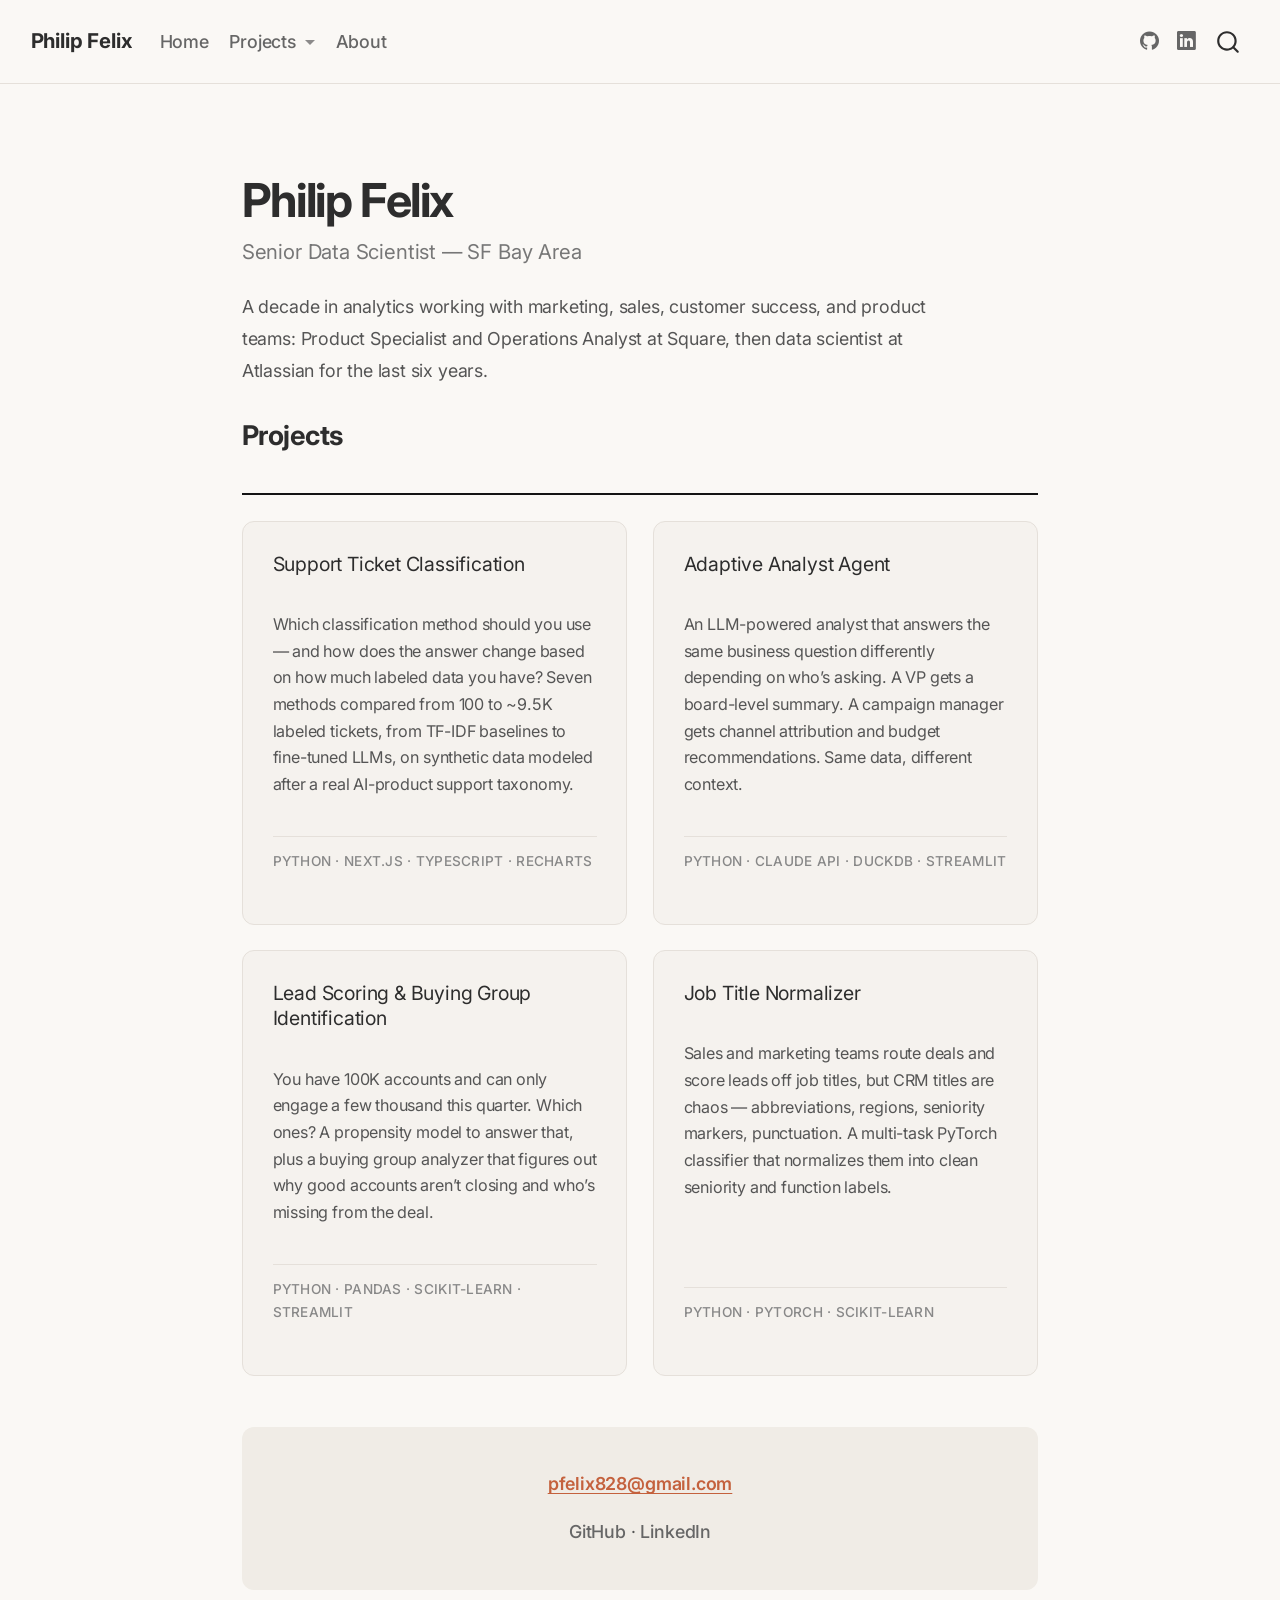
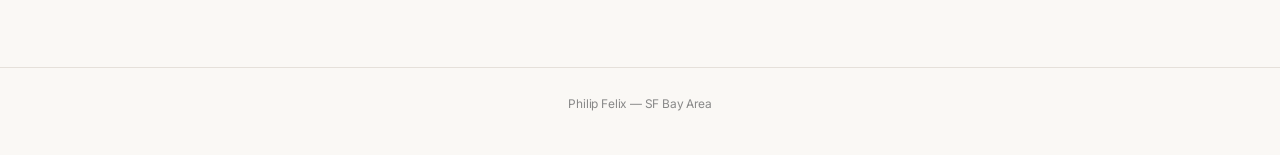
==== docs/index.html @ 5b590245 "Trim hero bio: drop ZocDoc origin and About link Co-Authored-By: Claude Opus 4.7 (1M context) <norep" ====
<!DOCTYPE html>
<html xmlns="http://www.w3.org/1999/xhtml" lang="en" xml:lang="en"><head>

<meta charset="utf-8">
<meta name="generator" content="quarto-1.9.36">

<meta name="viewport" content="width=device-width, initial-scale=1.0, user-scalable=yes">


<title>Philip Felix — Senior Data Scientist – Philip Felix</title>
<style>
/* Default styles provided by pandoc.
** See https://pandoc.org/MANUAL.html#variables-for-html for config info.
*/
code{white-space: pre-wrap;}
span.smallcaps{font-variant: small-caps;}
div.columns{display: flex; gap: min(4vw, 1.5em);}
div.column{flex: auto; overflow-x: auto;}
div.hanging-indent{margin-left: 1.5em; text-indent: -1.5em;}
ul.task-list{list-style: none;}
ul.task-list li input[type="checkbox"] {
  width: 0.8em;
  margin: 0 0.8em 0.2em -1em; /* quarto-specific, see https://github.com/quarto-dev/quarto-cli/issues/4556 */ 
  vertical-align: middle;
}
</style>


<script src="site_libs/quarto-nav/quarto-nav.js"></script>
<script src="site_libs/quarto-nav/headroom.min.js"></script>
<script src="site_libs/clipboard/clipboard.min.js"></script>
<script src="site_libs/quarto-search/autocomplete.umd.js"></script>
<script src="site_libs/quarto-search/fuse.min.js"></script>
<script src="site_libs/quarto-search/quarto-search.js"></script>
<meta name="quarto:offset" content="./">
<script src="site_libs/quarto-html/quarto.js" type="module"></script>
<script src="site_libs/quarto-html/tabsets/tabsets.js" type="module"></script>
<script src="site_libs/quarto-html/popper.min.js"></script>
<script src="site_libs/quarto-html/tippy.umd.min.js"></script>
<script src="site_libs/quarto-html/anchor.min.js"></script>
<link href="site_libs/quarto-html/tippy.css" rel="stylesheet">
<link href="site_libs/quarto-html/quarto-syntax-highlighting-49c9dac6fae8e09f4ca8bec003b153f0.css" rel="stylesheet" id="quarto-text-highlighting-styles">
<script src="site_libs/bootstrap/bootstrap.min.js"></script>
<link href="site_libs/bootstrap/bootstrap-icons.css" rel="stylesheet">
<link href="site_libs/bootstrap/bootstrap-45949cc7dfcfc36a4d9ed3dc5205fb5a.min.css" rel="stylesheet" append-hash="true" id="quarto-bootstrap" data-mode="light">
<script id="quarto-search-options" type="application/json">{
  "location": "navbar",
  "copy-button": false,
  "collapse-after": 3,
  "panel-placement": "end",
  "type": "overlay",
  "limit": 50,
  "keyboard-shortcut": [
    "f",
    "/",
    "s"
  ],
  "show-item-context": false,
  "language": {
    "search-no-results-text": "No results",
    "search-matching-documents-text": "matching documents",
    "search-copy-link-title": "Copy link to search",
    "search-hide-matches-text": "Hide additional matches",
    "search-more-match-text": "more match in this document",
    "search-more-matches-text": "more matches in this document",
    "search-clear-button-title": "Clear",
    "search-text-placeholder": "",
    "search-detached-cancel-button-title": "Cancel",
    "search-submit-button-title": "Submit",
    "search-label": "Search"
  }
}</script>


</head>

<body class="nav-fixed home-page fullcontent quarto-light">

<div id="quarto-search-results"></div>
  <header id="quarto-header" class="headroom fixed-top">
    <nav class="navbar navbar-expand-lg " data-bs-theme="dark">
      <div class="navbar-container container-fluid">
      <div class="navbar-brand-container mx-auto">
    <a class="navbar-brand" href="./index.html">
    <span class="navbar-title">Philip Felix</span>
    </a>
  </div>
            <div id="quarto-search" class="" title="Search"></div>
          <button class="navbar-toggler" type="button" data-bs-toggle="collapse" data-bs-target="#navbarCollapse" aria-controls="navbarCollapse" role="menu" aria-expanded="false" aria-label="Toggle navigation" onclick="if (window.quartoToggleHeadroom) { window.quartoToggleHeadroom(); }">
  <span class="navbar-toggler-icon"></span>
</button>
          <div class="collapse navbar-collapse" id="navbarCollapse">
            <ul class="navbar-nav navbar-nav-scroll me-auto">
  <li class="nav-item">
    <a class="nav-link active" href="./index.html" aria-current="page"> 
<span class="menu-text">Home</span></a>
  </li>  
  <li class="nav-item dropdown ">
    <a class="nav-link dropdown-toggle" href="#" id="nav-menu-projects" role="link" data-bs-toggle="dropdown" aria-expanded="false">
 <span class="menu-text">Projects</span>
    </a>
    <ul class="dropdown-menu" aria-labelledby="nav-menu-projects">    
        <li>
    <a class="dropdown-item" href="./projects/lead-scoring.html">
 <span class="dropdown-text">Lead Scoring &amp; Buying Groups</span></a>
  </li>  
        <li>
    <a class="dropdown-item" href="./projects/title-normalizer.html">
 <span class="dropdown-text">Title Normalizer</span></a>
  </li>  
        <li>
    <a class="dropdown-item" href="./projects/context-agent.html">
 <span class="dropdown-text">Adaptive Analyst Agent</span></a>
  </li>  
        <li>
    <a class="dropdown-item" href="./projects/support-ticket-classification.html">
 <span class="dropdown-text">Support Ticket Classification</span></a>
  </li>  
    </ul>
  </li>
  <li class="nav-item">
    <a class="nav-link" href="./about.html"> 
<span class="menu-text">About</span></a>
  </li>  
</ul>
            <ul class="navbar-nav navbar-nav-scroll ms-auto">
  <li class="nav-item compact">
    <a class="nav-link" href="https://github.com/pfelix828"> <i class="bi bi-github" role="img">
</i> 
<span class="menu-text"></span></a>
  </li>  
  <li class="nav-item compact">
    <a class="nav-link" href="https://linkedin.com/in/pfelix1"> <i class="bi bi-linkedin" role="img">
</i> 
<span class="menu-text"></span></a>
  </li>  
</ul>
          </div> <!-- /navcollapse -->
            <div class="quarto-navbar-tools">
</div>
      </div> <!-- /container-fluid -->
    </nav>
</header>
<!-- content -->
<div id="quarto-content" class="quarto-container page-columns page-rows-contents page-layout-article page-navbar">
<!-- sidebar -->
<!-- margin-sidebar -->
    
<!-- main -->
<main class="content" id="quarto-document-content"><header id="title-block-header" class="quarto-title-block"></header>




<section id="philip-felix" class="level1 hero-section">
<h1>Philip Felix</h1>
<div class="hero-subtitle">
<p>Senior Data Scientist — SF Bay Area</p>
</div>
<div class="hero-bio">
<p>A decade in analytics working with marketing, sales, customer success, and product teams: Product Specialist and Operations Analyst at Square, then data scientist at Atlassian for the last six years.</p>
</div>
</section>
<div class="section-heading">
<p>Projects</p>
</div>
<div class="project-grid">
<div class="project-card">
<div class="project-card-title">
<p><a href="./projects/support-ticket-classification.html">Support Ticket Classification</a></p>
</div>
<div class="project-card-description">
<p>Which classification method should you use — and how does the answer change based on how much labeled data you have? Seven methods compared from 100 to ~9.5K labeled tickets, from TF-IDF baselines to fine-tuned LLMs, on synthetic data modeled after a real AI-product support taxonomy.</p>
</div>
<div class="project-card-stack">
<p>Python · Next.js · TypeScript · Recharts</p>
</div>
</div>
<div class="project-card">
<div class="project-card-title">
<p><a href="./projects/context-agent.html">Adaptive Analyst Agent</a></p>
</div>
<div class="project-card-description">
<p>An LLM-powered analyst that answers the same business question differently depending on who’s asking. A VP gets a board-level summary. A campaign manager gets channel attribution and budget recommendations. Same data, different context.</p>
</div>
<div class="project-card-stack">
<p>Python · Claude API · DuckDB · Streamlit</p>
</div>
</div>
<div class="project-card">
<div class="project-card-title">
<p><a href="./projects/lead-scoring.html">Lead Scoring &amp; Buying Group Identification</a></p>
</div>
<div class="project-card-description">
<p>You have 100K accounts and can only engage a few thousand this quarter. Which ones? A propensity model to answer that, plus a buying group analyzer that figures out why good accounts aren’t closing and who’s missing from the deal.</p>
</div>
<div class="project-card-stack">
<p>Python · Pandas · scikit-learn · Streamlit</p>
</div>
</div>
<div class="project-card">
<div class="project-card-title">
<p><a href="./projects/title-normalizer.html">Job Title Normalizer</a></p>
</div>
<div class="project-card-description">
<p>Sales and marketing teams route deals and score leads off job titles, but CRM titles are chaos — abbreviations, regions, seniority markers, punctuation. A multi-task PyTorch classifier that normalizes them into clean seniority and function labels.</p>
</div>
<div class="project-card-stack">
<p>Python · PyTorch · scikit-learn</p>
</div>
</div>
</div>
<div class="contact-section">
<p><a href="mailto:pfelix828@gmail.com">pfelix828@gmail.com</a></p>
<div class="contact-links">
<p><a href="https://github.com/pfelix828">GitHub</a> · <a href="https://linkedin.com/in/pfelix1">LinkedIn</a></p>
</div>
</div>



</main> <!-- /main -->
<script id="quarto-html-after-body" type="application/javascript">
  window.document.addEventListener("DOMContentLoaded", function (event) {
    const icon = "";
    const anchorJS = new window.AnchorJS();
    anchorJS.options = {
      placement: 'right',
      icon: icon
    };
    anchorJS.add('.anchored');
    const isCodeAnnotation = (el) => {
      for (const clz of el.classList) {
        if (clz.startsWith('code-annotation-')) {                     
          return true;
        }
      }
      return false;
    }
    const onCopySuccess = function(e) {
      // button target
      const button = e.trigger;
      // don't keep focus
      button.blur();
      // flash "checked"
      button.classList.add('code-copy-button-checked');
      var currentTitle = button.getAttribute("title");
      button.setAttribute("title", "Copied!");
      let tooltip;
      if (window.bootstrap) {
        button.setAttribute("data-bs-toggle", "tooltip");
        button.setAttribute("data-bs-placement", "left");
        button.setAttribute("data-bs-title", "Copied!");
        tooltip = new bootstrap.Tooltip(button, 
          { trigger: "manual", 
            customClass: "code-copy-button-tooltip",
            offset: [0, -8]});
        tooltip.show();    
      }
      setTimeout(function() {
        if (tooltip) {
          tooltip.hide();
          button.removeAttribute("data-bs-title");
          button.removeAttribute("data-bs-toggle");
          button.removeAttribute("data-bs-placement");
        }
        button.setAttribute("title", currentTitle);
        button.classList.remove('code-copy-button-checked');
      }, 1000);
      // clear code selection
      e.clearSelection();
    }
    const getTextToCopy = function(trigger) {
      const outerScaffold = trigger.parentElement.cloneNode(true);
      const codeEl = outerScaffold.querySelector('code');
      for (const childEl of codeEl.children) {
        if (isCodeAnnotation(childEl)) {
          childEl.remove();
        }
      }
      return codeEl.innerText;
    }
    const clipboard = new window.ClipboardJS('.code-copy-button:not([data-in-quarto-modal])', {
      text: getTextToCopy
    });
    clipboard.on('success', onCopySuccess);
    if (window.document.getElementById('quarto-embedded-source-code-modal')) {
      const clipboardModal = new window.ClipboardJS('.code-copy-button[data-in-quarto-modal]', {
        text: getTextToCopy,
        container: window.document.getElementById('quarto-embedded-source-code-modal')
      });
      clipboardModal.on('success', onCopySuccess);
    }
      var localhostRegex = new RegExp(/^(?:http|https):\/\/localhost\:?[0-9]*\//);
      var mailtoRegex = new RegExp(/^mailto:/);
        var filterRegex = new RegExp('/' + window.location.host + '/');
      var isInternal = (href) => {
          return filterRegex.test(href) || localhostRegex.test(href) || mailtoRegex.test(href);
      }
      // Inspect non-navigation links and adorn them if external
     var links = window.document.querySelectorAll('a[href]:not(.nav-link):not(.navbar-brand):not(.toc-action):not(.sidebar-link):not(.sidebar-item-toggle):not(.pagination-link):not(.no-external):not([aria-hidden]):not(.dropdown-item):not(.quarto-navigation-tool):not(.about-link)');
      for (var i=0; i<links.length; i++) {
        const link = links[i];
        if (!isInternal(link.href)) {
          // undo the damage that might have been done by quarto-nav.js in the case of
          // links that we want to consider external
          if (link.dataset.originalHref !== undefined) {
            link.href = link.dataset.originalHref;
          }
        }
      }
    function tippyHover(el, contentFn, onTriggerFn, onUntriggerFn) {
      const config = {
        allowHTML: true,
        maxWidth: 500,
        delay: 100,
        arrow: false,
        appendTo: function(el) {
            return el.parentElement;
        },
        interactive: true,
        interactiveBorder: 10,
        theme: 'quarto',
        placement: 'bottom-start',
      };
      if (contentFn) {
        config.content = contentFn;
      }
      if (onTriggerFn) {
        config.onTrigger = onTriggerFn;
      }
      if (onUntriggerFn) {
        config.onUntrigger = onUntriggerFn;
      }
      window.tippy(el, config); 
    }
    const noterefs = window.document.querySelectorAll('a[role="doc-noteref"]');
    for (var i=0; i<noterefs.length; i++) {
      const ref = noterefs[i];
      tippyHover(ref, function() {
        // use id or data attribute instead here
        let href = ref.getAttribute('data-footnote-href') || ref.getAttribute('href');
        try { href = new URL(href).hash; } catch {}
        const id = href.replace(/^#\/?/, "");
        const note = window.document.getElementById(id);
        if (note) {
          return note.innerHTML;
        } else {
          return "";
        }
      });
    }
    const xrefs = window.document.querySelectorAll('a.quarto-xref');
    const processXRef = (id, note) => {
      // Strip column container classes
      const stripColumnClz = (el) => {
        el.classList.remove("page-full", "page-columns");
        if (el.children) {
          for (const child of el.children) {
            stripColumnClz(child);
          }
        }
      }
      stripColumnClz(note)
      if (id === null || id.startsWith('sec-')) {
        // Special case sections, only their first couple elements
        const container = document.createElement("div");
        if (note.children && note.children.length > 2) {
          container.appendChild(note.children[0].cloneNode(true));
          for (let i = 1; i < note.children.length; i++) {
            const child = note.children[i];
            if (child.tagName === "P" && child.innerText === "") {
              continue;
            } else {
              container.appendChild(child.cloneNode(true));
              break;
            }
          }
          if (window.Quarto?.typesetMath) {
            window.Quarto.typesetMath(container);
          }
          return container.innerHTML
        } else {
          if (window.Quarto?.typesetMath) {
            window.Quarto.typesetMath(note);
          }
          return note.innerHTML;
        }
      } else {
        // Remove any anchor links if they are present
        const anchorLink = note.querySelector('a.anchorjs-link');
        if (anchorLink) {
          anchorLink.remove();
        }
        if (window.Quarto?.typesetMath) {
          window.Quarto.typesetMath(note);
        }
        if (note.classList.contains("callout")) {
          return note.outerHTML;
        } else {
          return note.innerHTML;
        }
      }
    }
    for (var i=0; i<xrefs.length; i++) {
      const xref = xrefs[i];
      tippyHover(xref, undefined, function(instance) {
        instance.disable();
        let url = xref.getAttribute('href');
        let hash = undefined; 
        if (url.startsWith('#')) {
          hash = url;
        } else {
          try { hash = new URL(url).hash; } catch {}
        }
        if (hash) {
          const id = hash.replace(/^#\/?/, "");
          const note = window.document.getElementById(id);
          if (note !== null) {
            try {
              const html = processXRef(id, note.cloneNode(true));
              instance.setContent(html);
            } finally {
              instance.enable();
              instance.show();
            }
          } else {
            // See if we can fetch this
            fetch(url.split('#')[0])
            .then(res => res.text())
            .then(html => {
              const parser = new DOMParser();
              const htmlDoc = parser.parseFromString(html, "text/html");
              const note = htmlDoc.getElementById(id);
              if (note !== null) {
                const html = processXRef(id, note);
                instance.setContent(html);
              } 
            }).finally(() => {
              instance.enable();
              instance.show();
            });
          }
        } else {
          // See if we can fetch a full url (with no hash to target)
          // This is a special case and we should probably do some content thinning / targeting
          fetch(url)
          .then(res => res.text())
          .then(html => {
            const parser = new DOMParser();
            const htmlDoc = parser.parseFromString(html, "text/html");
            const note = htmlDoc.querySelector('main.content');
            if (note !== null) {
              // This should only happen for chapter cross references
              // (since there is no id in the URL)
              // remove the first header
              if (note.children.length > 0 && note.children[0].tagName === "HEADER") {
                note.children[0].remove();
              }
              const html = processXRef(null, note);
              instance.setContent(html);
            } 
          }).finally(() => {
            instance.enable();
            instance.show();
          });
        }
      }, function(instance) {
      });
    }
        let selectedAnnoteEl;
        const selectorForAnnotation = ( cell, annotation) => {
          let cellAttr = 'data-code-cell="' + cell + '"';
          let lineAttr = 'data-code-annotation="' +  annotation + '"';
          const selector = 'span[' + cellAttr + '][' + lineAttr + ']';
          return selector;
        }
        const selectCodeLines = (annoteEl) => {
          const doc = window.document;
          const targetCell = annoteEl.getAttribute("data-target-cell");
          const targetAnnotation = annoteEl.getAttribute("data-target-annotation");
          const annoteSpan = window.document.querySelector(selectorForAnnotation(targetCell, targetAnnotation));
          const lines = annoteSpan.getAttribute("data-code-lines").split(",");
          const lineIds = lines.map((line) => {
            return targetCell + "-" + line;
          })
          let top = null;
          let height = null;
          let parent = null;
          if (lineIds.length > 0) {
              //compute the position of the single el (top and bottom and make a div)
              const el = window.document.getElementById(lineIds[0]);
              top = el.offsetTop;
              height = el.offsetHeight;
              parent = el.parentElement.parentElement;
            if (lineIds.length > 1) {
              const lastEl = window.document.getElementById(lineIds[lineIds.length - 1]);
              const bottom = lastEl.offsetTop + lastEl.offsetHeight;
              height = bottom - top;
            }
            if (top !== null && height !== null && parent !== null) {
              // cook up a div (if necessary) and position it 
              let div = window.document.getElementById("code-annotation-line-highlight");
              if (div === null) {
                div = window.document.createElement("div");
                div.setAttribute("id", "code-annotation-line-highlight");
                div.style.position = 'absolute';
                parent.appendChild(div);
              }
              div.style.top = top - 2 + "px";
              div.style.height = height + 4 + "px";
              div.style.left = 0;
              let gutterDiv = window.document.getElementById("code-annotation-line-highlight-gutter");
              if (gutterDiv === null) {
                gutterDiv = window.document.createElement("div");
                gutterDiv.setAttribute("id", "code-annotation-line-highlight-gutter");
                gutterDiv.style.position = 'absolute';
                const codeCell = window.document.getElementById(targetCell);
                const gutter = codeCell.querySelector('.code-annotation-gutter');
                gutter.appendChild(gutterDiv);
              }
              gutterDiv.style.top = top - 2 + "px";
              gutterDiv.style.height = height + 4 + "px";
            }
            selectedAnnoteEl = annoteEl;
          }
        };
        const unselectCodeLines = () => {
          const elementsIds = ["code-annotation-line-highlight", "code-annotation-line-highlight-gutter"];
          elementsIds.forEach((elId) => {
            const div = window.document.getElementById(elId);
            if (div) {
              div.remove();
            }
          });
          selectedAnnoteEl = undefined;
        };
          // Handle positioning of the toggle
      window.addEventListener(
        "resize",
        throttle(() => {
          elRect = undefined;
          if (selectedAnnoteEl) {
            selectCodeLines(selectedAnnoteEl);
          }
        }, 10)
      );
      function throttle(fn, ms) {
      let throttle = false;
      let timer;
        return (...args) => {
          if(!throttle) { // first call gets through
              fn.apply(this, args);
              throttle = true;
          } else { // all the others get throttled
              if(timer) clearTimeout(timer); // cancel #2
              timer = setTimeout(() => {
                fn.apply(this, args);
                timer = throttle = false;
              }, ms);
          }
        };
      }
        // Attach click handler to the DT
        const annoteDls = window.document.querySelectorAll('dt[data-target-cell]');
        for (const annoteDlNode of annoteDls) {
          annoteDlNode.addEventListener('click', (event) => {
            const clickedEl = event.target;
            if (clickedEl !== selectedAnnoteEl) {
              unselectCodeLines();
              const activeEl = window.document.querySelector('dt[data-target-cell].code-annotation-active');
              if (activeEl) {
                activeEl.classList.remove('code-annotation-active');
              }
              selectCodeLines(clickedEl);
              clickedEl.classList.add('code-annotation-active');
            } else {
              // Unselect the line
              unselectCodeLines();
              clickedEl.classList.remove('code-annotation-active');
            }
          });
        }
    const findCites = (el) => {
      const parentEl = el.parentElement;
      if (parentEl) {
        const cites = parentEl.dataset.cites;
        if (cites) {
          return {
            el,
            cites: cites.split(' ')
          };
        } else {
          return findCites(el.parentElement)
        }
      } else {
        return undefined;
      }
    };
    var bibliorefs = window.document.querySelectorAll('a[role="doc-biblioref"]');
    for (var i=0; i<bibliorefs.length; i++) {
      const ref = bibliorefs[i];
      const citeInfo = findCites(ref);
      if (citeInfo) {
        tippyHover(citeInfo.el, function() {
          var popup = window.document.createElement('div');
          citeInfo.cites.forEach(function(cite) {
            var citeDiv = window.document.createElement('div');
            citeDiv.classList.add('hanging-indent');
            citeDiv.classList.add('csl-entry');
            var biblioDiv = window.document.getElementById('ref-' + cite);
            if (biblioDiv) {
              citeDiv.innerHTML = biblioDiv.innerHTML;
            }
            popup.appendChild(citeDiv);
          });
          return popup.innerHTML;
        });
      }
    }
  });
  </script>
</div> <!-- /content -->
<footer class="footer">
  <div class="nav-footer">
    <div class="nav-footer-left">
      &nbsp;
    </div>   
    <div class="nav-footer-center">
<p>Philip Felix — SF Bay Area</p>
</div>
    <div class="nav-footer-right">
      &nbsp;
    </div>
  </div>
</footer>
<script data-goatcounter="https://pfelix.goatcounter.com/count" async="" src="//gc.zgo.at/count.js"></script>




</body></html>
---- docs/site_libs/quarto-html/tippy.css ----
.tippy-box[data-animation=fade][data-state=hidden]{opacity:0}[data-tippy-root]{max-width:calc(100vw - 10px)}.tippy-box{position:relative;background-color:#333;color:#fff;border-radius:4px;font-size:14px;line-height:1.4;white-space:normal;outline:0;transition-property:transform,visibility,opacity}.tippy-box[data-placement^=top]>.tippy-arrow{bottom:0}.tippy-box[data-placement^=top]>.tippy-arrow:before{bottom:-7px;left:0;border-width:8px 8px 0;border-top-color:initial;transform-origin:center top}.tippy-box[data-placement^=bottom]>.tippy-arrow{top:0}.tippy-box[data-placement^=bottom]>.tippy-arrow:before{top:-7px;left:0;border-width:0 8px 8px;border-bottom-color:initial;transform-origin:center bottom}.tippy-box[data-placement^=left]>.tippy-arrow{right:0}.tippy-box[data-placement^=left]>.tippy-arrow:before{border-width:8px 0 8px 8px;border-left-color:initial;right:-7px;transform-origin:center left}.tippy-box[data-placement^=right]>.tippy-arrow{left:0}.tippy-box[data-placement^=right]>.tippy-arrow:before{left:-7px;border-width:8px 8px 8px 0;border-right-color:initial;transform-origin:center right}.tippy-box[data-inertia][data-state=visible]{transition-timing-function:cubic-bezier(.54,1.5,.38,1.11)}.tippy-arrow{width:16px;height:16px;color:#333}.tippy-arrow:before{content:"";position:absolute;border-color:transparent;border-style:solid}.tippy-content{position:relative;padding:5px 9px;z-index:1}
---- docs/site_libs/quarto-html/quarto-syntax-highlighting-49c9dac6fae8e09f4ca8bec003b153f0.css ----
/* quarto syntax highlight colors */
:root {
  --quarto-hl-ot-color: #003B4F;
  --quarto-hl-at-color: #657422;
  --quarto-hl-ss-color: #20794D;
  --quarto-hl-an-color: #5E5E5E;
  --quarto-hl-fu-color: #4758AB;
  --quarto-hl-st-color: #20794D;
  --quarto-hl-cf-color: #003B4F;
  --quarto-hl-op-color: #5E5E5E;
  --quarto-hl-er-color: #AD0000;
  --quarto-hl-bn-color: #AD0000;
  --quarto-hl-al-color: #AD0000;
  --quarto-hl-va-color: #111111;
  --quarto-hl-bu-color: inherit;
  --quarto-hl-ex-color: inherit;
  --quarto-hl-pp-color: #AD0000;
  --quarto-hl-in-color: #5E5E5E;
  --quarto-hl-vs-color: #20794D;
  --quarto-hl-wa-color: #5E5E5E;
  --quarto-hl-do-color: #5E5E5E;
  --quarto-hl-im-color: #00769E;
  --quarto-hl-ch-color: #20794D;
  --quarto-hl-dt-color: #AD0000;
  --quarto-hl-fl-color: #AD0000;
  --quarto-hl-co-color: #5E5E5E;
  --quarto-hl-cv-color: #5E5E5E;
  --quarto-hl-cn-color: #8f5902;
  --quarto-hl-sc-color: #5E5E5E;
  --quarto-hl-dv-color: #AD0000;
  --quarto-hl-kw-color: #003B4F;
}

/* other quarto variables */
:root {
  --quarto-font-monospace: "JetBrains Mono", monospace;
}

/* syntax highlight based on Pandoc's rules */
pre > code.sourceCode > span {
  color: #003B4F;
}

code.sourceCode > span {
  color: #003B4F;
}

div.sourceCode,
div.sourceCode pre.sourceCode {
  color: #003B4F;
}

/* Normal */
code span {
  color: #003B4F;
}

/* Alert */
code span.al {
  color: #AD0000;
  font-style: inherit;
}

/* Annotation */
code span.an {
  color: #5E5E5E;
  font-style: inherit;
}

/* Attribute */
code span.at {
  color: #657422;
  font-style: inherit;
}

/* BaseN */
code span.bn {
  color: #AD0000;
  font-style: inherit;
}

/* BuiltIn */
code span.bu {
  font-style: inherit;
}

/* ControlFlow */
code span.cf {
  color: #003B4F;
  font-weight: bold;
  font-style: inherit;
}

/* Char */
code span.ch {
  color: #20794D;
  font-style: inherit;
}

/* Constant */
code span.cn {
  color: #8f5902;
  font-style: inherit;
}

/* Comment */
code span.co {
  color: #5E5E5E;
  font-style: inherit;
}

/* CommentVar */
code span.cv {
  color: #5E5E5E;
  font-style: italic;
}

/* Documentation */
code span.do {
  color: #5E5E5E;
  font-style: italic;
}

/* DataType */
code span.dt {
  color: #AD0000;
  font-style: inherit;
}

/* DecVal */
code span.dv {
  color: #AD0000;
  font-style: inherit;
}

/* Error */
code span.er {
  color: #AD0000;
  font-style: inherit;
}

/* Extension */
code span.ex {
  font-style: inherit;
}

/* Float */
code span.fl {
  color: #AD0000;
  font-style: inherit;
}

/* Function */
code span.fu {
  color: #4758AB;
  font-style: inherit;
}

/* Import */
code span.im {
  color: #00769E;
  font-style: inherit;
}

/* Information */
code span.in {
  color: #5E5E5E;
  font-style: inherit;
}

/* Keyword */
code span.kw {
  color: #003B4F;
  font-weight: bold;
  font-style: inherit;
}

/* Operator */
code span.op {
  color: #5E5E5E;
  font-style: inherit;
}

/* Other */
code span.ot {
  color: #003B4F;
  font-style: inherit;
}

/* Preprocessor */
code span.pp {
  color: #AD0000;
  font-style: inherit;
}

/* SpecialChar */
code span.sc {
  color: #5E5E5E;
  font-style: inherit;
}

/* SpecialString */
code span.ss {
  color: #20794D;
  font-style: inherit;
}

/* String */
code span.st {
  color: #20794D;
  font-style: inherit;
}

/* Variable */
code span.va {
  color: #111111;
  font-style: inherit;
}

/* VerbatimString */
code span.vs {
  color: #20794D;
  font-style: inherit;
}

/* Warning */
code span.wa {
  color: #5E5E5E;
  font-style: italic;
}

.prevent-inlining {
  content: "</";
}

/*# sourceMappingURL=0bd9f834723003041f751c46d7bbd4ca.css.map */
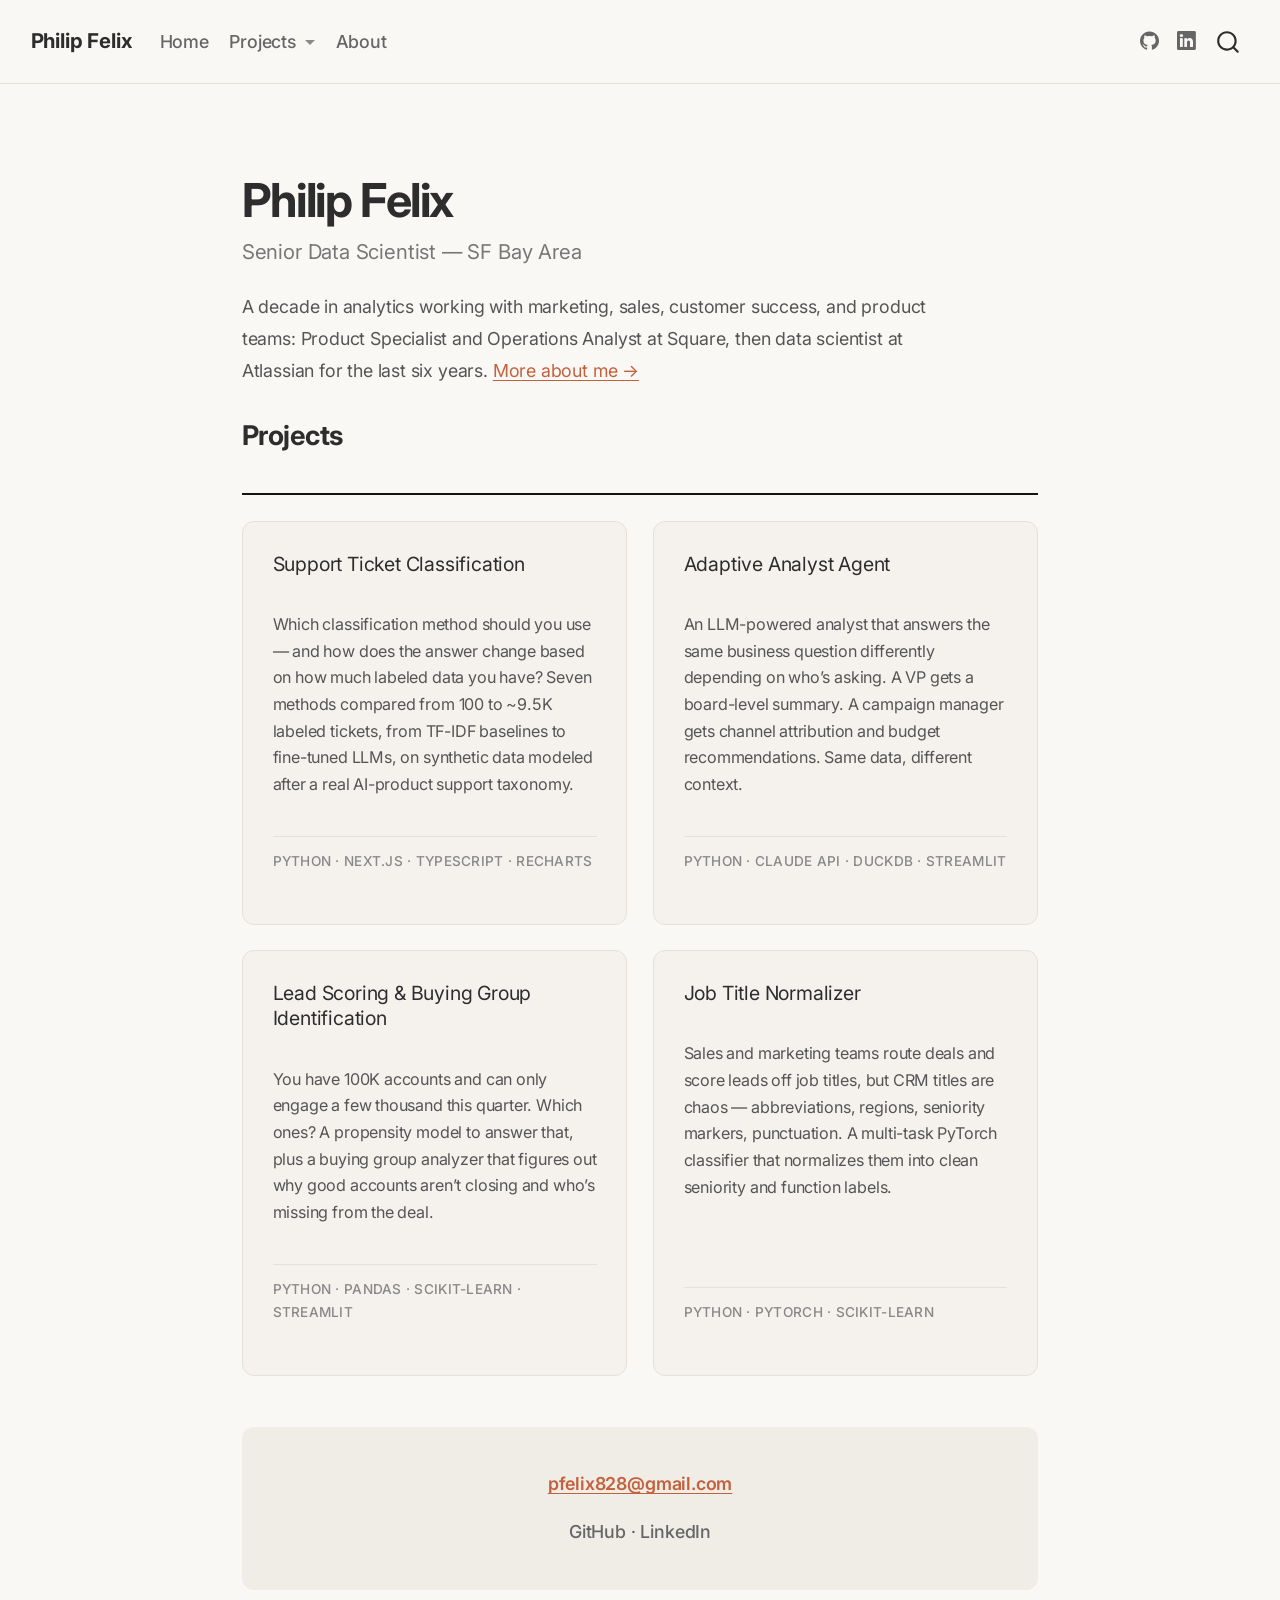
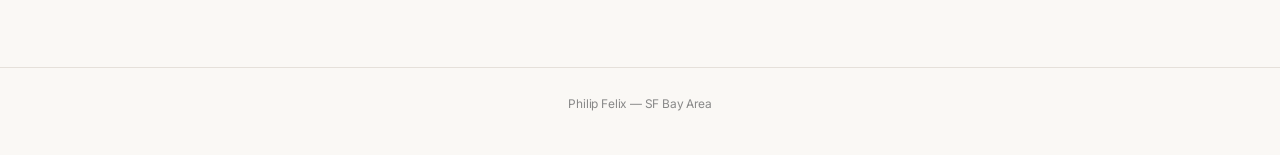
==== commit a94eab12: "Restore About-page link to hero bio Co-Authored-By: Claude Opus 4.7 (1M context) <noreply@anthropic." ====
--- a/docs/index.html
+++ b/docs/index.html
@@ -158,7 +158,7 @@
 <p>Senior Data Scientist — SF Bay Area</p>
 </div>
 <div class="hero-bio">
-<p>A decade in analytics working with marketing, sales, customer success, and product teams: Product Specialist and Operations Analyst at Square, then data scientist at Atlassian for the last six years.</p>
+<p>A decade in analytics working with marketing, sales, customer success, and product teams: Product Specialist and Operations Analyst at Square, then data scientist at Atlassian for the last six years. <a href="./about.html">More about me →</a></p>
 </div>
 </section>
 <div class="section-heading">
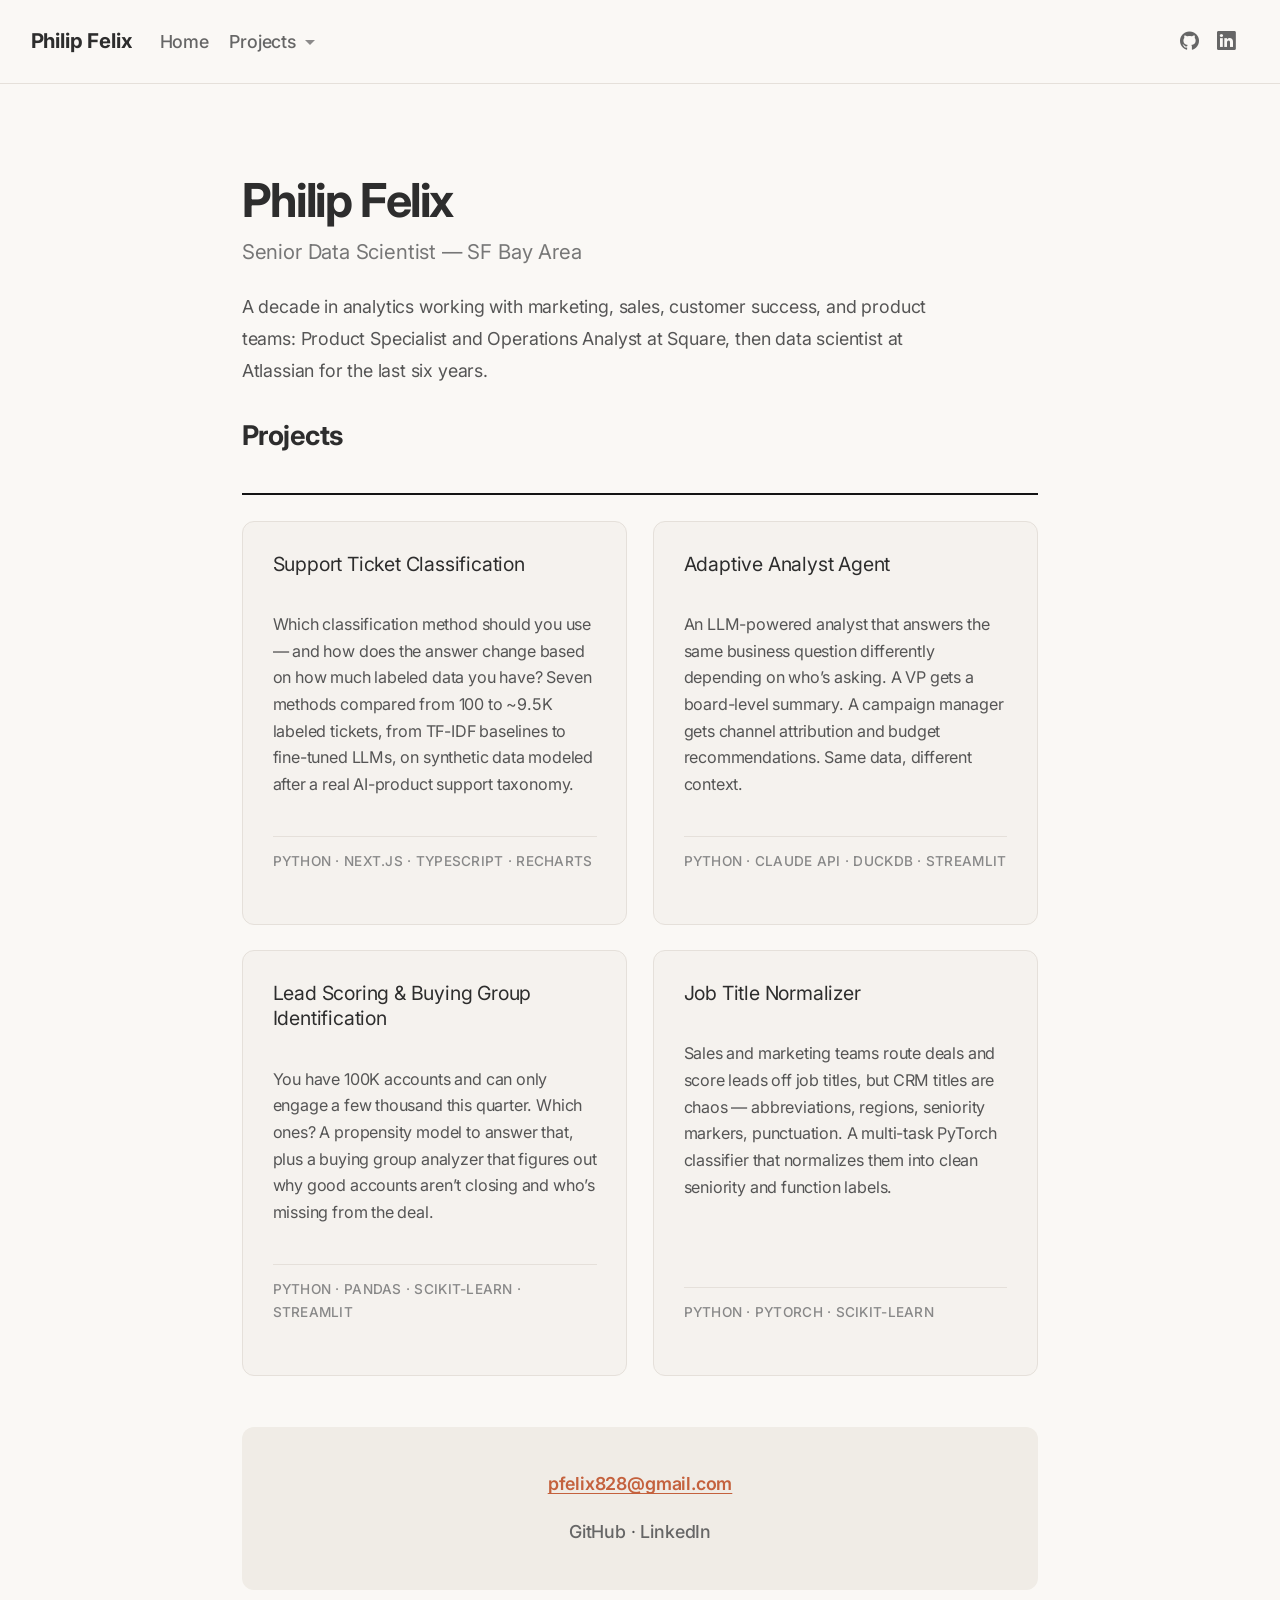
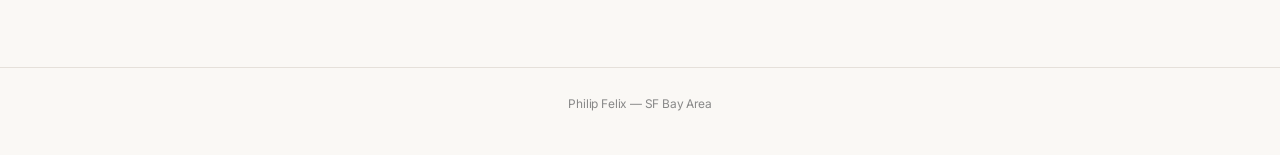
==== commit c985a9bc: "Remove About from navbar and drop hero bio About link Co-Authored-By: Claude Opus 4.7 (1M context) <" ====
--- a/docs/index.html
+++ b/docs/index.html
@@ -2,16 +2,13 @@
 <html xmlns="http://www.w3.org/1999/xhtml" lang="en" xml:lang="en"><head>
 
 <meta charset="utf-8">
-<meta name="generator" content="quarto-1.9.36">
+<meta name="generator" content="quarto-1.8.27">
 
 <meta name="viewport" content="width=device-width, initial-scale=1.0, user-scalable=yes">
 
 
 <title>Philip Felix — Senior Data Scientist – Philip Felix</title>
 <style>
-/* Default styles provided by pandoc.
-** See https://pandoc.org/MANUAL.html#variables-for-html for config info.
-*/
 code{white-space: pre-wrap;}
 span.smallcaps{font-variant: small-caps;}
 div.columns{display: flex; gap: min(4vw, 1.5em);}
@@ -35,14 +32,15 @@
 <meta name="quarto:offset" content="./">
 <script src="site_libs/quarto-html/quarto.js" type="module"></script>
 <script src="site_libs/quarto-html/tabsets/tabsets.js" type="module"></script>
+<script src="site_libs/quarto-html/axe/axe-check.js" type="module"></script>
 <script src="site_libs/quarto-html/popper.min.js"></script>
 <script src="site_libs/quarto-html/tippy.umd.min.js"></script>
 <script src="site_libs/quarto-html/anchor.min.js"></script>
 <link href="site_libs/quarto-html/tippy.css" rel="stylesheet">
-<link href="site_libs/quarto-html/quarto-syntax-highlighting-49c9dac6fae8e09f4ca8bec003b153f0.css" rel="stylesheet" id="quarto-text-highlighting-styles">
+<link href="site_libs/quarto-html/quarto-syntax-highlighting-58e7cb164a30d0964bc3a4cf0cb5a652.css" rel="stylesheet" id="quarto-text-highlighting-styles">
 <script src="site_libs/bootstrap/bootstrap.min.js"></script>
 <link href="site_libs/bootstrap/bootstrap-icons.css" rel="stylesheet">
-<link href="site_libs/bootstrap/bootstrap-45949cc7dfcfc36a4d9ed3dc5205fb5a.min.css" rel="stylesheet" append-hash="true" id="quarto-bootstrap" data-mode="light">
+<link href="site_libs/bootstrap/bootstrap-36221db6bdd8cb193d5db6ea60e5de54.min.css" rel="stylesheet" append-hash="true" id="quarto-bootstrap" data-mode="light">
 <script id="quarto-search-options" type="application/json">{
   "location": "navbar",
   "copy-button": false,
@@ -118,10 +116,6 @@
   </li>  
     </ul>
   </li>
-  <li class="nav-item">
-    <a class="nav-link" href="./about.html"> 
-<span class="menu-text">About</span></a>
-  </li>  
 </ul>
             <ul class="navbar-nav navbar-nav-scroll ms-auto">
   <li class="nav-item compact">
@@ -158,7 +152,7 @@
 <p>Senior Data Scientist — SF Bay Area</p>
 </div>
 <div class="hero-bio">
-<p>A decade in analytics working with marketing, sales, customer success, and product teams: Product Specialist and Operations Analyst at Square, then data scientist at Atlassian for the last six years. <a href="./about.html">More about me →</a></p>
+<p>A decade in analytics working with marketing, sales, customer success, and product teams: Product Specialist and Operations Analyst at Square, then data scientist at Atlassian for the last six years.</p>
 </div>
 </section>
 <div class="section-heading">
--- a/docs/site_libs/quarto-html/quarto-syntax-highlighting-58e7cb164a30d0964bc3a4cf0cb5a652.css
+++ b/docs/site_libs/quarto-html/quarto-syntax-highlighting-58e7cb164a30d0964bc3a4cf0cb5a652.css
@@ -0,0 +1,236 @@
+/* quarto syntax highlight colors */
+:root {
+  --quarto-hl-ot-color: #003B4F;
+  --quarto-hl-at-color: #657422;
+  --quarto-hl-ss-color: #20794D;
+  --quarto-hl-an-color: #5E5E5E;
+  --quarto-hl-fu-color: #4758AB;
+  --quarto-hl-st-color: #20794D;
+  --quarto-hl-cf-color: #003B4F;
+  --quarto-hl-op-color: #5E5E5E;
+  --quarto-hl-er-color: #AD0000;
+  --quarto-hl-bn-color: #AD0000;
+  --quarto-hl-al-color: #AD0000;
+  --quarto-hl-va-color: #111111;
+  --quarto-hl-bu-color: inherit;
+  --quarto-hl-ex-color: inherit;
+  --quarto-hl-pp-color: #AD0000;
+  --quarto-hl-in-color: #5E5E5E;
+  --quarto-hl-vs-color: #20794D;
+  --quarto-hl-wa-color: #5E5E5E;
+  --quarto-hl-do-color: #5E5E5E;
+  --quarto-hl-im-color: #00769E;
+  --quarto-hl-ch-color: #20794D;
+  --quarto-hl-dt-color: #AD0000;
+  --quarto-hl-fl-color: #AD0000;
+  --quarto-hl-co-color: #5E5E5E;
+  --quarto-hl-cv-color: #5E5E5E;
+  --quarto-hl-cn-color: #8f5902;
+  --quarto-hl-sc-color: #5E5E5E;
+  --quarto-hl-dv-color: #AD0000;
+  --quarto-hl-kw-color: #003B4F;
+}
+
+/* other quarto variables */
+:root {
+  --quarto-font-monospace: "JetBrains Mono", monospace;
+}
+
+/* syntax highlight based on Pandoc's rules */
+pre > code.sourceCode > span {
+  color: #003B4F;
+}
+
+code.sourceCode > span {
+  color: #003B4F;
+}
+
+div.sourceCode,
+div.sourceCode pre.sourceCode {
+  color: #003B4F;
+}
+
+/* Normal */
+code span {
+  color: #003B4F;
+}
+
+/* Alert */
+code span.al {
+  color: #AD0000;
+  font-style: inherit;
+}
+
+/* Annotation */
+code span.an {
+  color: #5E5E5E;
+  font-style: inherit;
+}
+
+/* Attribute */
+code span.at {
+  color: #657422;
+  font-style: inherit;
+}
+
+/* BaseN */
+code span.bn {
+  color: #AD0000;
+  font-style: inherit;
+}
+
+/* BuiltIn */
+code span.bu {
+  font-style: inherit;
+}
+
+/* ControlFlow */
+code span.cf {
+  color: #003B4F;
+  font-weight: bold;
+  font-style: inherit;
+}
+
+/* Char */
+code span.ch {
+  color: #20794D;
+  font-style: inherit;
+}
+
+/* Constant */
+code span.cn {
+  color: #8f5902;
+  font-style: inherit;
+}
+
+/* Comment */
+code span.co {
+  color: #5E5E5E;
+  font-style: inherit;
+}
+
+/* CommentVar */
+code span.cv {
+  color: #5E5E5E;
+  font-style: italic;
+}
+
+/* Documentation */
+code span.do {
+  color: #5E5E5E;
+  font-style: italic;
+}
+
+/* DataType */
+code span.dt {
+  color: #AD0000;
+  font-style: inherit;
+}
+
+/* DecVal */
+code span.dv {
+  color: #AD0000;
+  font-style: inherit;
+}
+
+/* Error */
+code span.er {
+  color: #AD0000;
+  font-style: inherit;
+}
+
+/* Extension */
+code span.ex {
+  font-style: inherit;
+}
+
+/* Float */
+code span.fl {
+  color: #AD0000;
+  font-style: inherit;
+}
+
+/* Function */
+code span.fu {
+  color: #4758AB;
+  font-style: inherit;
+}
+
+/* Import */
+code span.im {
+  color: #00769E;
+  font-style: inherit;
+}
+
+/* Information */
+code span.in {
+  color: #5E5E5E;
+  font-style: inherit;
+}
+
+/* Keyword */
+code span.kw {
+  color: #003B4F;
+  font-weight: bold;
+  font-style: inherit;
+}
+
+/* Operator */
+code span.op {
+  color: #5E5E5E;
+  font-style: inherit;
+}
+
+/* Other */
+code span.ot {
+  color: #003B4F;
+  font-style: inherit;
+}
+
+/* Preprocessor */
+code span.pp {
+  color: #AD0000;
+  font-style: inherit;
+}
+
+/* SpecialChar */
+code span.sc {
+  color: #5E5E5E;
+  font-style: inherit;
+}
+
+/* SpecialString */
+code span.ss {
+  color: #20794D;
+  font-style: inherit;
+}
+
+/* String */
+code span.st {
+  color: #20794D;
+  font-style: inherit;
+}
+
+/* Variable */
+code span.va {
+  color: #111111;
+  font-style: inherit;
+}
+
+/* VerbatimString */
+code span.vs {
+  color: #20794D;
+  font-style: inherit;
+}
+
+/* Warning */
+code span.wa {
+  color: #5E5E5E;
+  font-style: italic;
+}
+
+.prevent-inlining {
+  content: "</";
+}
+
+/*# sourceMappingURL=1b3dcd16d7fb8026a155daaddf8b8d55.css.map */
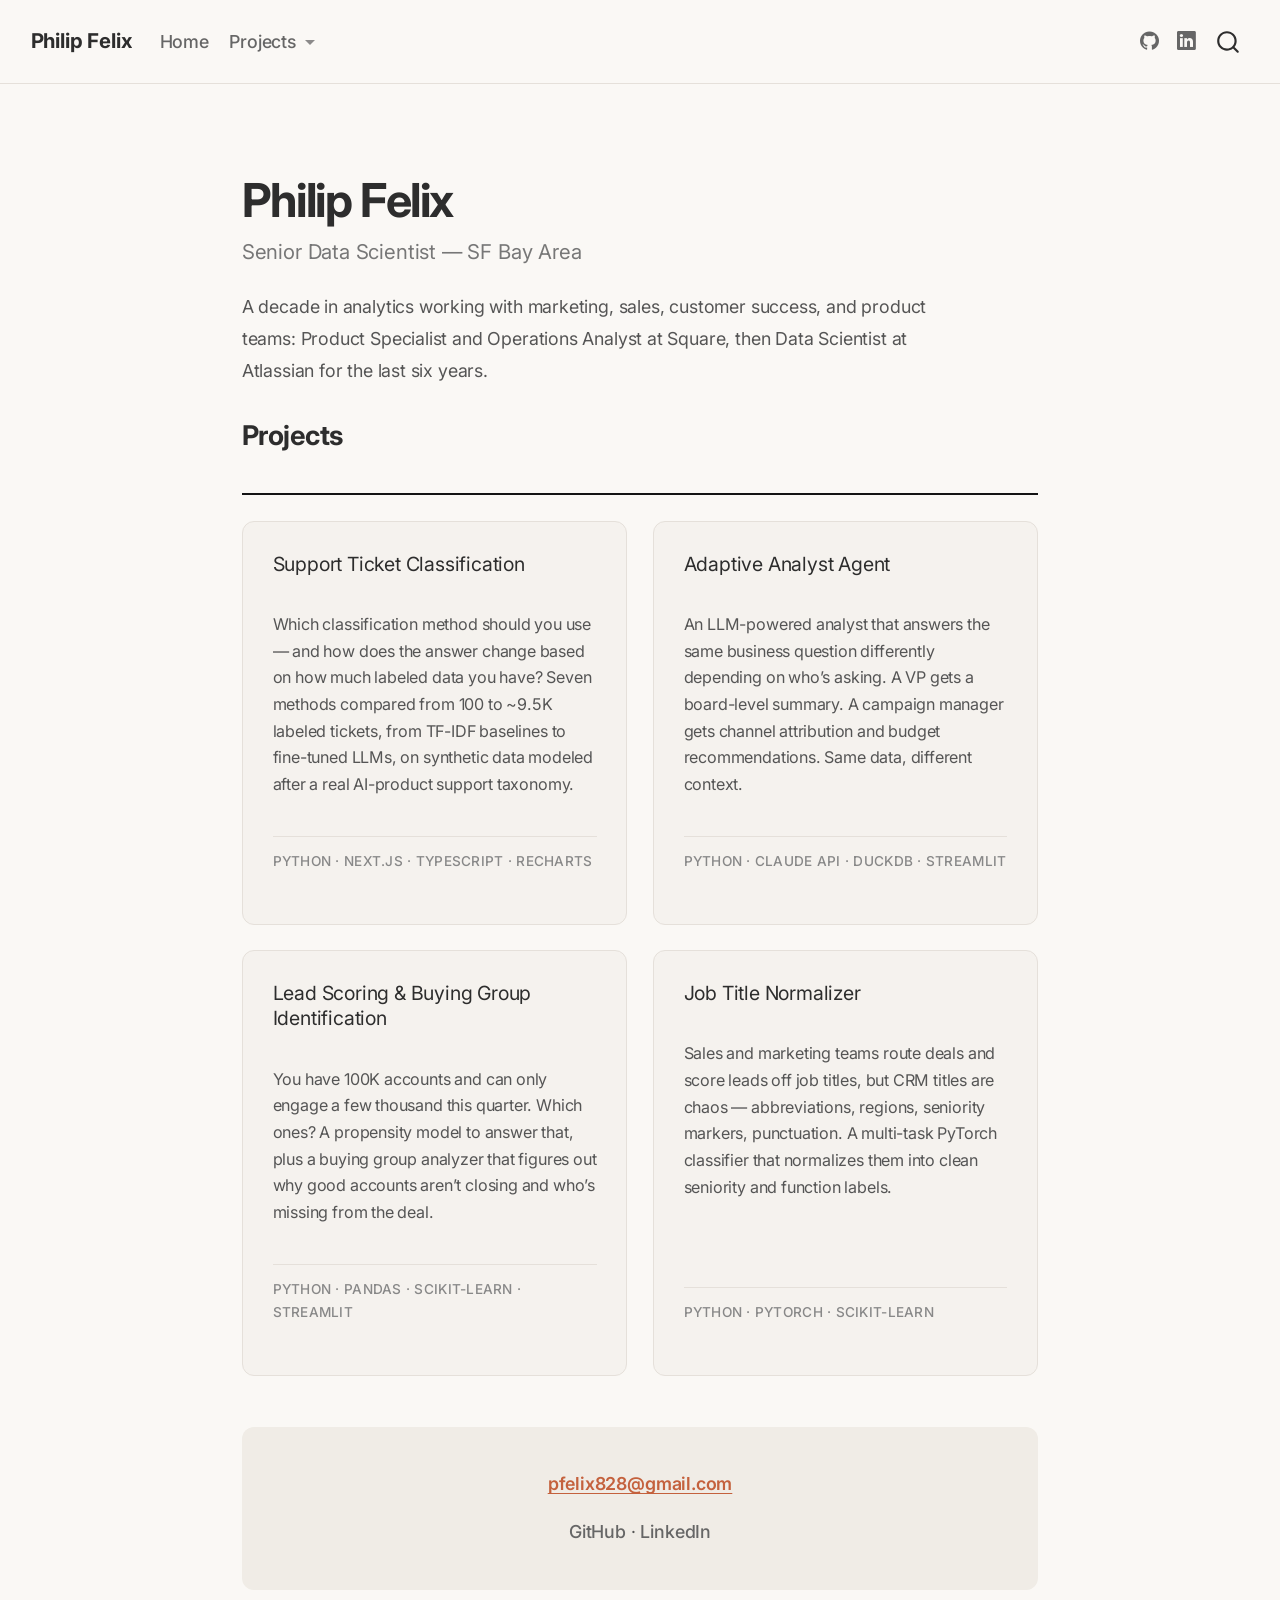
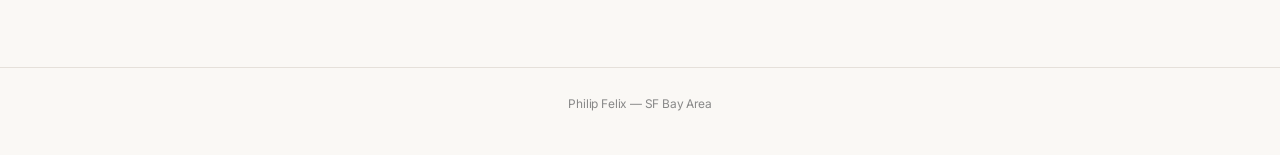
==== commit 57da06ef: "Capitalize Data Scientist in hero bio Co-Authored-By: Claude Opus 4.7 (1M context) <noreply@anthropi" ====
--- a/docs/index.html
+++ b/docs/index.html
@@ -2,13 +2,16 @@
 <html xmlns="http://www.w3.org/1999/xhtml" lang="en" xml:lang="en"><head>
 
 <meta charset="utf-8">
-<meta name="generator" content="quarto-1.8.27">
+<meta name="generator" content="quarto-1.9.36">
 
 <meta name="viewport" content="width=device-width, initial-scale=1.0, user-scalable=yes">
 
 
 <title>Philip Felix — Senior Data Scientist – Philip Felix</title>
 <style>
+/* Default styles provided by pandoc.
+** See https://pandoc.org/MANUAL.html#variables-for-html for config info.
+*/
 code{white-space: pre-wrap;}
 span.smallcaps{font-variant: small-caps;}
 div.columns{display: flex; gap: min(4vw, 1.5em);}
@@ -32,15 +35,14 @@
 <meta name="quarto:offset" content="./">
 <script src="site_libs/quarto-html/quarto.js" type="module"></script>
 <script src="site_libs/quarto-html/tabsets/tabsets.js" type="module"></script>
-<script src="site_libs/quarto-html/axe/axe-check.js" type="module"></script>
 <script src="site_libs/quarto-html/popper.min.js"></script>
 <script src="site_libs/quarto-html/tippy.umd.min.js"></script>
 <script src="site_libs/quarto-html/anchor.min.js"></script>
 <link href="site_libs/quarto-html/tippy.css" rel="stylesheet">
-<link href="site_libs/quarto-html/quarto-syntax-highlighting-58e7cb164a30d0964bc3a4cf0cb5a652.css" rel="stylesheet" id="quarto-text-highlighting-styles">
+<link href="site_libs/quarto-html/quarto-syntax-highlighting-49c9dac6fae8e09f4ca8bec003b153f0.css" rel="stylesheet" id="quarto-text-highlighting-styles">
 <script src="site_libs/bootstrap/bootstrap.min.js"></script>
 <link href="site_libs/bootstrap/bootstrap-icons.css" rel="stylesheet">
-<link href="site_libs/bootstrap/bootstrap-36221db6bdd8cb193d5db6ea60e5de54.min.css" rel="stylesheet" append-hash="true" id="quarto-bootstrap" data-mode="light">
+<link href="site_libs/bootstrap/bootstrap-45949cc7dfcfc36a4d9ed3dc5205fb5a.min.css" rel="stylesheet" append-hash="true" id="quarto-bootstrap" data-mode="light">
 <script id="quarto-search-options" type="application/json">{
   "location": "navbar",
   "copy-button": false,
@@ -152,7 +154,7 @@
 <p>Senior Data Scientist — SF Bay Area</p>
 </div>
 <div class="hero-bio">
-<p>A decade in analytics working with marketing, sales, customer success, and product teams: Product Specialist and Operations Analyst at Square, then data scientist at Atlassian for the last six years.</p>
+<p>A decade in analytics working with marketing, sales, customer success, and product teams: Product Specialist and Operations Analyst at Square, then Data Scientist at Atlassian for the last six years.</p>
 </div>
 </section>
 <div class="section-heading">
--- a/docs/site_libs/quarto-html/quarto-syntax-highlighting-49c9dac6fae8e09f4ca8bec003b153f0.css
+++ b/docs/site_libs/quarto-html/quarto-syntax-highlighting-49c9dac6fae8e09f4ca8bec003b153f0.css
@@ -0,0 +1,236 @@
+/* quarto syntax highlight colors */
+:root {
+  --quarto-hl-ot-color: #003B4F;
+  --quarto-hl-at-color: #657422;
+  --quarto-hl-ss-color: #20794D;
+  --quarto-hl-an-color: #5E5E5E;
+  --quarto-hl-fu-color: #4758AB;
+  --quarto-hl-st-color: #20794D;
+  --quarto-hl-cf-color: #003B4F;
+  --quarto-hl-op-color: #5E5E5E;
+  --quarto-hl-er-color: #AD0000;
+  --quarto-hl-bn-color: #AD0000;
+  --quarto-hl-al-color: #AD0000;
+  --quarto-hl-va-color: #111111;
+  --quarto-hl-bu-color: inherit;
+  --quarto-hl-ex-color: inherit;
+  --quarto-hl-pp-color: #AD0000;
+  --quarto-hl-in-color: #5E5E5E;
+  --quarto-hl-vs-color: #20794D;
+  --quarto-hl-wa-color: #5E5E5E;
+  --quarto-hl-do-color: #5E5E5E;
+  --quarto-hl-im-color: #00769E;
+  --quarto-hl-ch-color: #20794D;
+  --quarto-hl-dt-color: #AD0000;
+  --quarto-hl-fl-color: #AD0000;
+  --quarto-hl-co-color: #5E5E5E;
+  --quarto-hl-cv-color: #5E5E5E;
+  --quarto-hl-cn-color: #8f5902;
+  --quarto-hl-sc-color: #5E5E5E;
+  --quarto-hl-dv-color: #AD0000;
+  --quarto-hl-kw-color: #003B4F;
+}
+
+/* other quarto variables */
+:root {
+  --quarto-font-monospace: "JetBrains Mono", monospace;
+}
+
+/* syntax highlight based on Pandoc's rules */
+pre > code.sourceCode > span {
+  color: #003B4F;
+}
+
+code.sourceCode > span {
+  color: #003B4F;
+}
+
+div.sourceCode,
+div.sourceCode pre.sourceCode {
+  color: #003B4F;
+}
+
+/* Normal */
+code span {
+  color: #003B4F;
+}
+
+/* Alert */
+code span.al {
+  color: #AD0000;
+  font-style: inherit;
+}
+
+/* Annotation */
+code span.an {
+  color: #5E5E5E;
+  font-style: inherit;
+}
+
+/* Attribute */
+code span.at {
+  color: #657422;
+  font-style: inherit;
+}
+
+/* BaseN */
+code span.bn {
+  color: #AD0000;
+  font-style: inherit;
+}
+
+/* BuiltIn */
+code span.bu {
+  font-style: inherit;
+}
+
+/* ControlFlow */
+code span.cf {
+  color: #003B4F;
+  font-weight: bold;
+  font-style: inherit;
+}
+
+/* Char */
+code span.ch {
+  color: #20794D;
+  font-style: inherit;
+}
+
+/* Constant */
+code span.cn {
+  color: #8f5902;
+  font-style: inherit;
+}
+
+/* Comment */
+code span.co {
+  color: #5E5E5E;
+  font-style: inherit;
+}
+
+/* CommentVar */
+code span.cv {
+  color: #5E5E5E;
+  font-style: italic;
+}
+
+/* Documentation */
+code span.do {
+  color: #5E5E5E;
+  font-style: italic;
+}
+
+/* DataType */
+code span.dt {
+  color: #AD0000;
+  font-style: inherit;
+}
+
+/* DecVal */
+code span.dv {
+  color: #AD0000;
+  font-style: inherit;
+}
+
+/* Error */
+code span.er {
+  color: #AD0000;
+  font-style: inherit;
+}
+
+/* Extension */
+code span.ex {
+  font-style: inherit;
+}
+
+/* Float */
+code span.fl {
+  color: #AD0000;
+  font-style: inherit;
+}
+
+/* Function */
+code span.fu {
+  color: #4758AB;
+  font-style: inherit;
+}
+
+/* Import */
+code span.im {
+  color: #00769E;
+  font-style: inherit;
+}
+
+/* Information */
+code span.in {
+  color: #5E5E5E;
+  font-style: inherit;
+}
+
+/* Keyword */
+code span.kw {
+  color: #003B4F;
+  font-weight: bold;
+  font-style: inherit;
+}
+
+/* Operator */
+code span.op {
+  color: #5E5E5E;
+  font-style: inherit;
+}
+
+/* Other */
+code span.ot {
+  color: #003B4F;
+  font-style: inherit;
+}
+
+/* Preprocessor */
+code span.pp {
+  color: #AD0000;
+  font-style: inherit;
+}
+
+/* SpecialChar */
+code span.sc {
+  color: #5E5E5E;
+  font-style: inherit;
+}
+
+/* SpecialString */
+code span.ss {
+  color: #20794D;
+  font-style: inherit;
+}
+
+/* String */
+code span.st {
+  color: #20794D;
+  font-style: inherit;
+}
+
+/* Variable */
+code span.va {
+  color: #111111;
+  font-style: inherit;
+}
+
+/* VerbatimString */
+code span.vs {
+  color: #20794D;
+  font-style: inherit;
+}
+
+/* Warning */
+code span.wa {
+  color: #5E5E5E;
+  font-style: italic;
+}
+
+.prevent-inlining {
+  content: "</";
+}
+
+/*# sourceMappingURL=0bd9f834723003041f751c46d7bbd4ca.css.map */
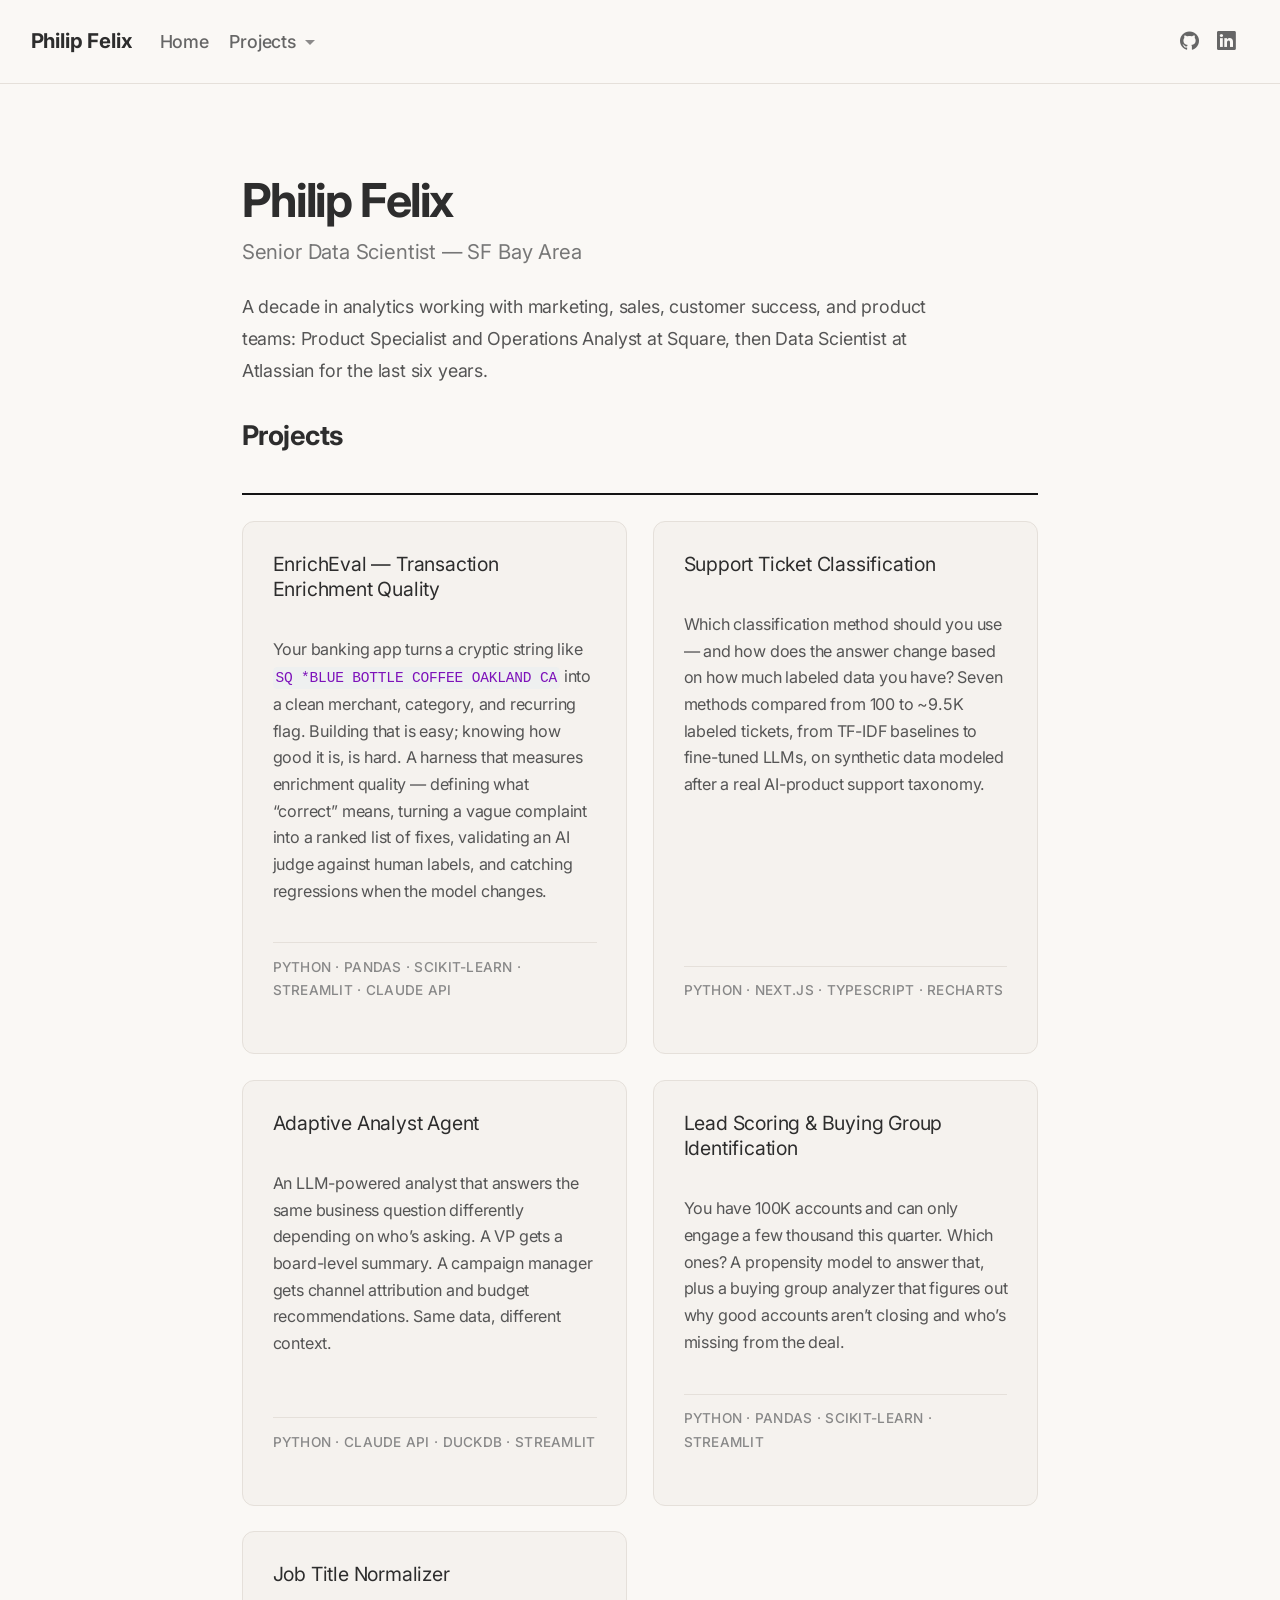
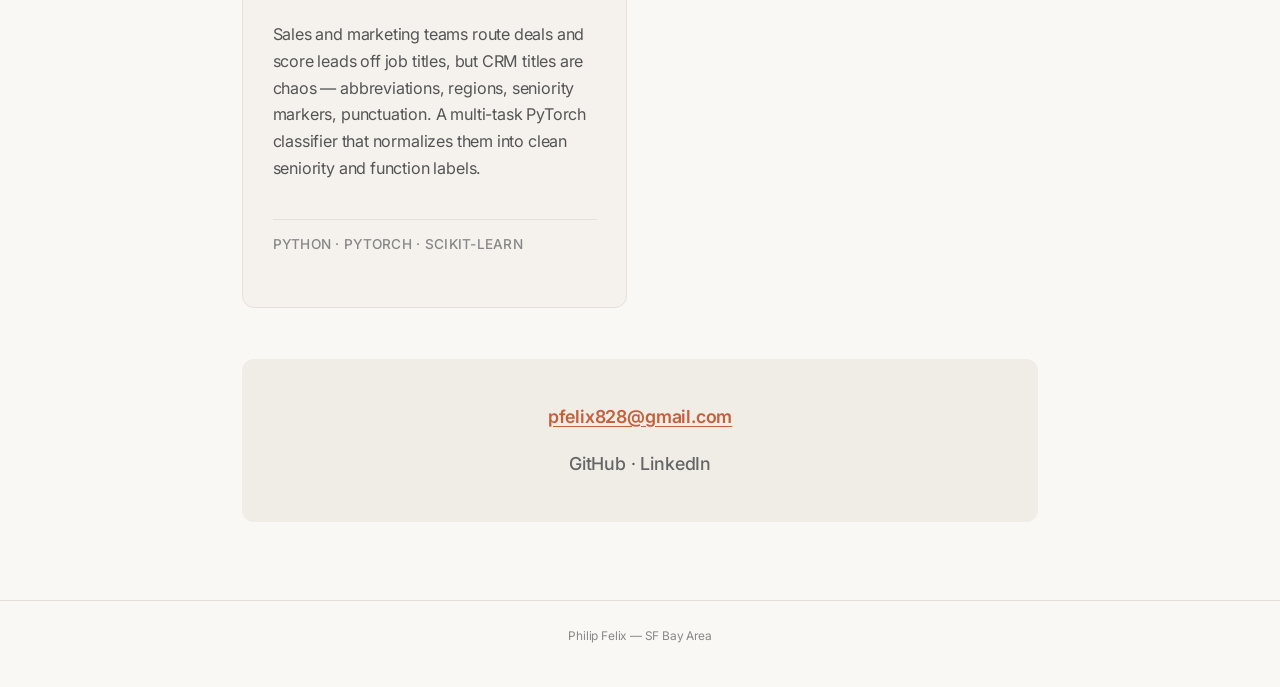
==== commit a2bb2640: "Add EnrichEval project: transaction-enrichment quality lab New project page (plain-English writeup +" ====
--- a/docs/index.html
+++ b/docs/index.html
@@ -2,16 +2,13 @@
 <html xmlns="http://www.w3.org/1999/xhtml" lang="en" xml:lang="en"><head>
 
 <meta charset="utf-8">
-<meta name="generator" content="quarto-1.9.36">
+<meta name="generator" content="quarto-1.8.27">
 
 <meta name="viewport" content="width=device-width, initial-scale=1.0, user-scalable=yes">
 
 
 <title>Philip Felix — Senior Data Scientist – Philip Felix</title>
 <style>
-/* Default styles provided by pandoc.
-** See https://pandoc.org/MANUAL.html#variables-for-html for config info.
-*/
 code{white-space: pre-wrap;}
 span.smallcaps{font-variant: small-caps;}
 div.columns{display: flex; gap: min(4vw, 1.5em);}
@@ -35,14 +32,15 @@
 <meta name="quarto:offset" content="./">
 <script src="site_libs/quarto-html/quarto.js" type="module"></script>
 <script src="site_libs/quarto-html/tabsets/tabsets.js" type="module"></script>
+<script src="site_libs/quarto-html/axe/axe-check.js" type="module"></script>
 <script src="site_libs/quarto-html/popper.min.js"></script>
 <script src="site_libs/quarto-html/tippy.umd.min.js"></script>
 <script src="site_libs/quarto-html/anchor.min.js"></script>
 <link href="site_libs/quarto-html/tippy.css" rel="stylesheet">
-<link href="site_libs/quarto-html/quarto-syntax-highlighting-49c9dac6fae8e09f4ca8bec003b153f0.css" rel="stylesheet" id="quarto-text-highlighting-styles">
+<link href="site_libs/quarto-html/quarto-syntax-highlighting-58e7cb164a30d0964bc3a4cf0cb5a652.css" rel="stylesheet" id="quarto-text-highlighting-styles">
 <script src="site_libs/bootstrap/bootstrap.min.js"></script>
 <link href="site_libs/bootstrap/bootstrap-icons.css" rel="stylesheet">
-<link href="site_libs/bootstrap/bootstrap-45949cc7dfcfc36a4d9ed3dc5205fb5a.min.css" rel="stylesheet" append-hash="true" id="quarto-bootstrap" data-mode="light">
+<link href="site_libs/bootstrap/bootstrap-36221db6bdd8cb193d5db6ea60e5de54.min.css" rel="stylesheet" append-hash="true" id="quarto-bootstrap" data-mode="light">
 <script id="quarto-search-options" type="application/json">{
   "location": "navbar",
   "copy-button": false,
@@ -101,6 +99,10 @@
     </a>
     <ul class="dropdown-menu" aria-labelledby="nav-menu-projects">    
         <li>
+    <a class="dropdown-item" href="./projects/enrich-eval.html">
+ <span class="dropdown-text">EnrichEval — Transaction Enrichment Quality</span></a>
+  </li>  
+        <li>
     <a class="dropdown-item" href="./projects/lead-scoring.html">
  <span class="dropdown-text">Lead Scoring &amp; Buying Groups</span></a>
   </li>  
@@ -161,6 +163,17 @@
 <p>Projects</p>
 </div>
 <div class="project-grid">
+<div class="project-card">
+<div class="project-card-title">
+<p><a href="./projects/enrich-eval.html">EnrichEval — Transaction Enrichment Quality</a></p>
+</div>
+<div class="project-card-description">
+<p>Your banking app turns a cryptic string like <code>SQ *BLUE BOTTLE COFFEE OAKLAND CA</code> into a clean merchant, category, and recurring flag. Building that is easy; knowing how good it is, is hard. A harness that measures enrichment quality — defining what “correct” means, turning a vague complaint into a ranked list of fixes, validating an AI judge against human labels, and catching regressions when the model changes.</p>
+</div>
+<div class="project-card-stack">
+<p>Python · pandas · scikit-learn · Streamlit · Claude API</p>
+</div>
+</div>
 <div class="project-card">
 <div class="project-card-title">
 <p><a href="./projects/support-ticket-classification.html">Support Ticket Classification</a></p>
--- a/docs/site_libs/quarto-html/quarto-syntax-highlighting-58e7cb164a30d0964bc3a4cf0cb5a652.css
+++ b/docs/site_libs/quarto-html/quarto-syntax-highlighting-58e7cb164a30d0964bc3a4cf0cb5a652.css
@@ -0,0 +1,236 @@
+/* quarto syntax highlight colors */
+:root {
+  --quarto-hl-ot-color: #003B4F;
+  --quarto-hl-at-color: #657422;
+  --quarto-hl-ss-color: #20794D;
+  --quarto-hl-an-color: #5E5E5E;
+  --quarto-hl-fu-color: #4758AB;
+  --quarto-hl-st-color: #20794D;
+  --quarto-hl-cf-color: #003B4F;
+  --quarto-hl-op-color: #5E5E5E;
+  --quarto-hl-er-color: #AD0000;
+  --quarto-hl-bn-color: #AD0000;
+  --quarto-hl-al-color: #AD0000;
+  --quarto-hl-va-color: #111111;
+  --quarto-hl-bu-color: inherit;
+  --quarto-hl-ex-color: inherit;
+  --quarto-hl-pp-color: #AD0000;
+  --quarto-hl-in-color: #5E5E5E;
+  --quarto-hl-vs-color: #20794D;
+  --quarto-hl-wa-color: #5E5E5E;
+  --quarto-hl-do-color: #5E5E5E;
+  --quarto-hl-im-color: #00769E;
+  --quarto-hl-ch-color: #20794D;
+  --quarto-hl-dt-color: #AD0000;
+  --quarto-hl-fl-color: #AD0000;
+  --quarto-hl-co-color: #5E5E5E;
+  --quarto-hl-cv-color: #5E5E5E;
+  --quarto-hl-cn-color: #8f5902;
+  --quarto-hl-sc-color: #5E5E5E;
+  --quarto-hl-dv-color: #AD0000;
+  --quarto-hl-kw-color: #003B4F;
+}
+
+/* other quarto variables */
+:root {
+  --quarto-font-monospace: "JetBrains Mono", monospace;
+}
+
+/* syntax highlight based on Pandoc's rules */
+pre > code.sourceCode > span {
+  color: #003B4F;
+}
+
+code.sourceCode > span {
+  color: #003B4F;
+}
+
+div.sourceCode,
+div.sourceCode pre.sourceCode {
+  color: #003B4F;
+}
+
+/* Normal */
+code span {
+  color: #003B4F;
+}
+
+/* Alert */
+code span.al {
+  color: #AD0000;
+  font-style: inherit;
+}
+
+/* Annotation */
+code span.an {
+  color: #5E5E5E;
+  font-style: inherit;
+}
+
+/* Attribute */
+code span.at {
+  color: #657422;
+  font-style: inherit;
+}
+
+/* BaseN */
+code span.bn {
+  color: #AD0000;
+  font-style: inherit;
+}
+
+/* BuiltIn */
+code span.bu {
+  font-style: inherit;
+}
+
+/* ControlFlow */
+code span.cf {
+  color: #003B4F;
+  font-weight: bold;
+  font-style: inherit;
+}
+
+/* Char */
+code span.ch {
+  color: #20794D;
+  font-style: inherit;
+}
+
+/* Constant */
+code span.cn {
+  color: #8f5902;
+  font-style: inherit;
+}
+
+/* Comment */
+code span.co {
+  color: #5E5E5E;
+  font-style: inherit;
+}
+
+/* CommentVar */
+code span.cv {
+  color: #5E5E5E;
+  font-style: italic;
+}
+
+/* Documentation */
+code span.do {
+  color: #5E5E5E;
+  font-style: italic;
+}
+
+/* DataType */
+code span.dt {
+  color: #AD0000;
+  font-style: inherit;
+}
+
+/* DecVal */
+code span.dv {
+  color: #AD0000;
+  font-style: inherit;
+}
+
+/* Error */
+code span.er {
+  color: #AD0000;
+  font-style: inherit;
+}
+
+/* Extension */
+code span.ex {
+  font-style: inherit;
+}
+
+/* Float */
+code span.fl {
+  color: #AD0000;
+  font-style: inherit;
+}
+
+/* Function */
+code span.fu {
+  color: #4758AB;
+  font-style: inherit;
+}
+
+/* Import */
+code span.im {
+  color: #00769E;
+  font-style: inherit;
+}
+
+/* Information */
+code span.in {
+  color: #5E5E5E;
+  font-style: inherit;
+}
+
+/* Keyword */
+code span.kw {
+  color: #003B4F;
+  font-weight: bold;
+  font-style: inherit;
+}
+
+/* Operator */
+code span.op {
+  color: #5E5E5E;
+  font-style: inherit;
+}
+
+/* Other */
+code span.ot {
+  color: #003B4F;
+  font-style: inherit;
+}
+
+/* Preprocessor */
+code span.pp {
+  color: #AD0000;
+  font-style: inherit;
+}
+
+/* SpecialChar */
+code span.sc {
+  color: #5E5E5E;
+  font-style: inherit;
+}
+
+/* SpecialString */
+code span.ss {
+  color: #20794D;
+  font-style: inherit;
+}
+
+/* String */
+code span.st {
+  color: #20794D;
+  font-style: inherit;
+}
+
+/* Variable */
+code span.va {
+  color: #111111;
+  font-style: inherit;
+}
+
+/* VerbatimString */
+code span.vs {
+  color: #20794D;
+  font-style: inherit;
+}
+
+/* Warning */
+code span.wa {
+  color: #5E5E5E;
+  font-style: italic;
+}
+
+.prevent-inlining {
+  content: "</";
+}
+
+/*# sourceMappingURL=1b3dcd16d7fb8026a155daaddf8b8d55.css.map */
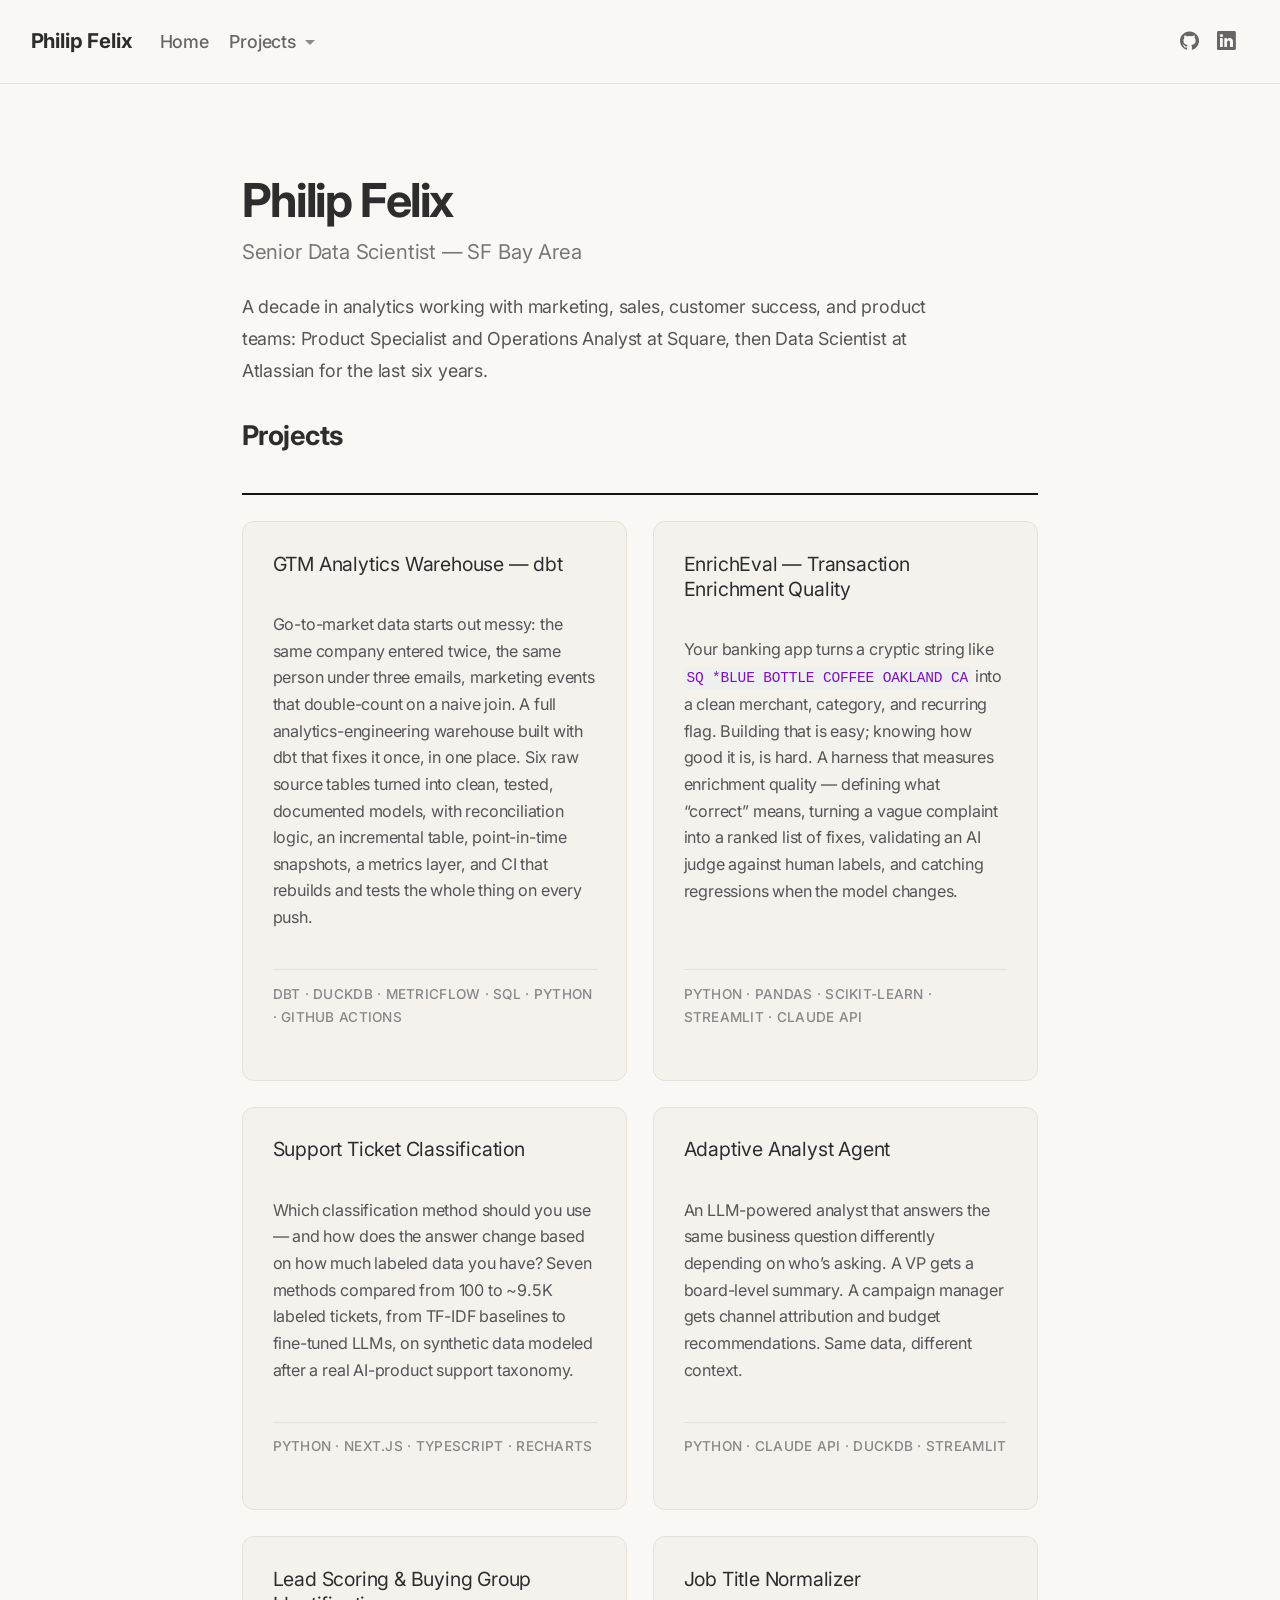
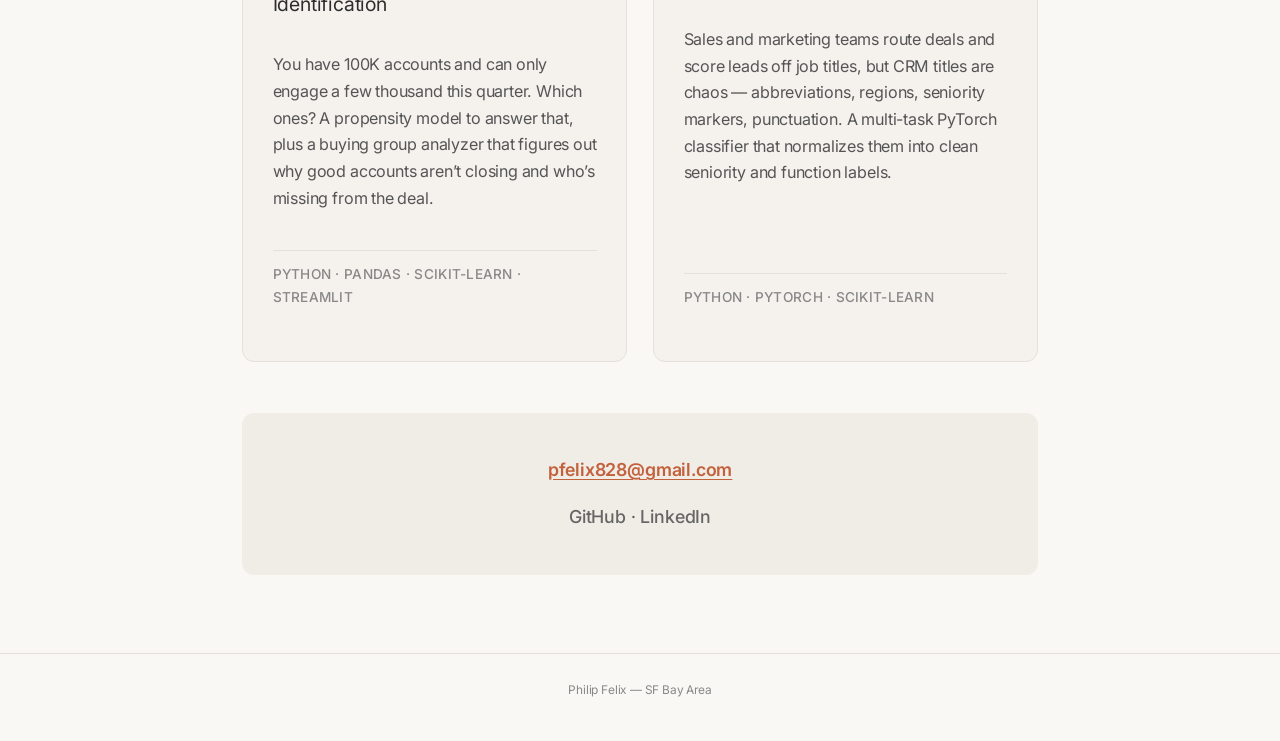
==== commit ed88b10c: "Add GTM Analytics Warehouse (dbt) project page, navbar entry, and homepage card" ====
--- a/docs/index.html
+++ b/docs/index.html
@@ -99,6 +99,10 @@
     </a>
     <ul class="dropdown-menu" aria-labelledby="nav-menu-projects">    
         <li>
+    <a class="dropdown-item" href="./projects/gtm-analytics-warehouse.html">
+ <span class="dropdown-text">GTM Analytics Warehouse — dbt</span></a>
+  </li>  
+        <li>
     <a class="dropdown-item" href="./projects/enrich-eval.html">
  <span class="dropdown-text">EnrichEval — Transaction Enrichment Quality</span></a>
   </li>  
@@ -163,6 +167,17 @@
 <p>Projects</p>
 </div>
 <div class="project-grid">
+<div class="project-card">
+<div class="project-card-title">
+<p><a href="./projects/gtm-analytics-warehouse.html">GTM Analytics Warehouse — dbt</a></p>
+</div>
+<div class="project-card-description">
+<p>Go-to-market data starts out messy: the same company entered twice, the same person under three emails, marketing events that double-count on a naive join. A full analytics-engineering warehouse built with dbt that fixes it once, in one place. Six raw source tables turned into clean, tested, documented models, with reconciliation logic, an incremental table, point-in-time snapshots, a metrics layer, and CI that rebuilds and tests the whole thing on every push.</p>
+</div>
+<div class="project-card-stack">
+<p>dbt · DuckDB · MetricFlow · SQL · Python · GitHub Actions</p>
+</div>
+</div>
 <div class="project-card">
 <div class="project-card-title">
 <p><a href="./projects/enrich-eval.html">EnrichEval — Transaction Enrichment Quality</a></p>
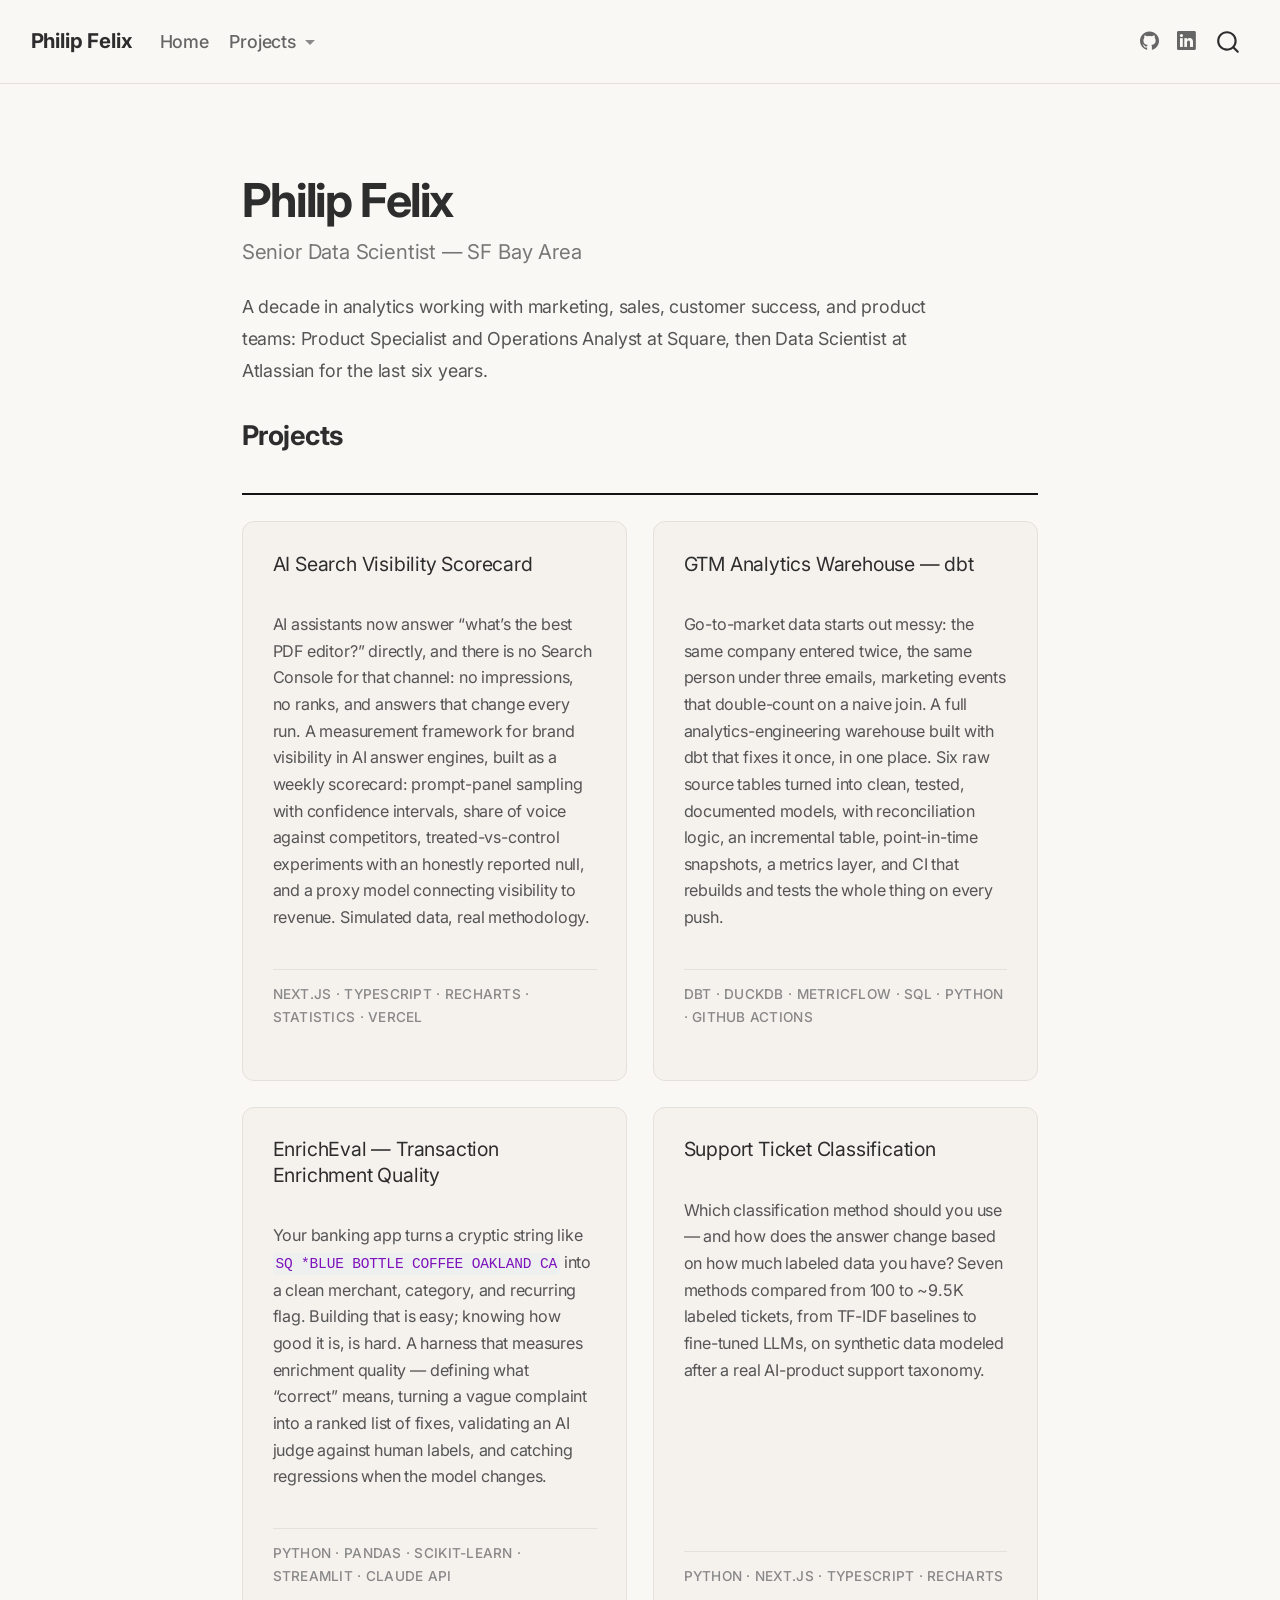
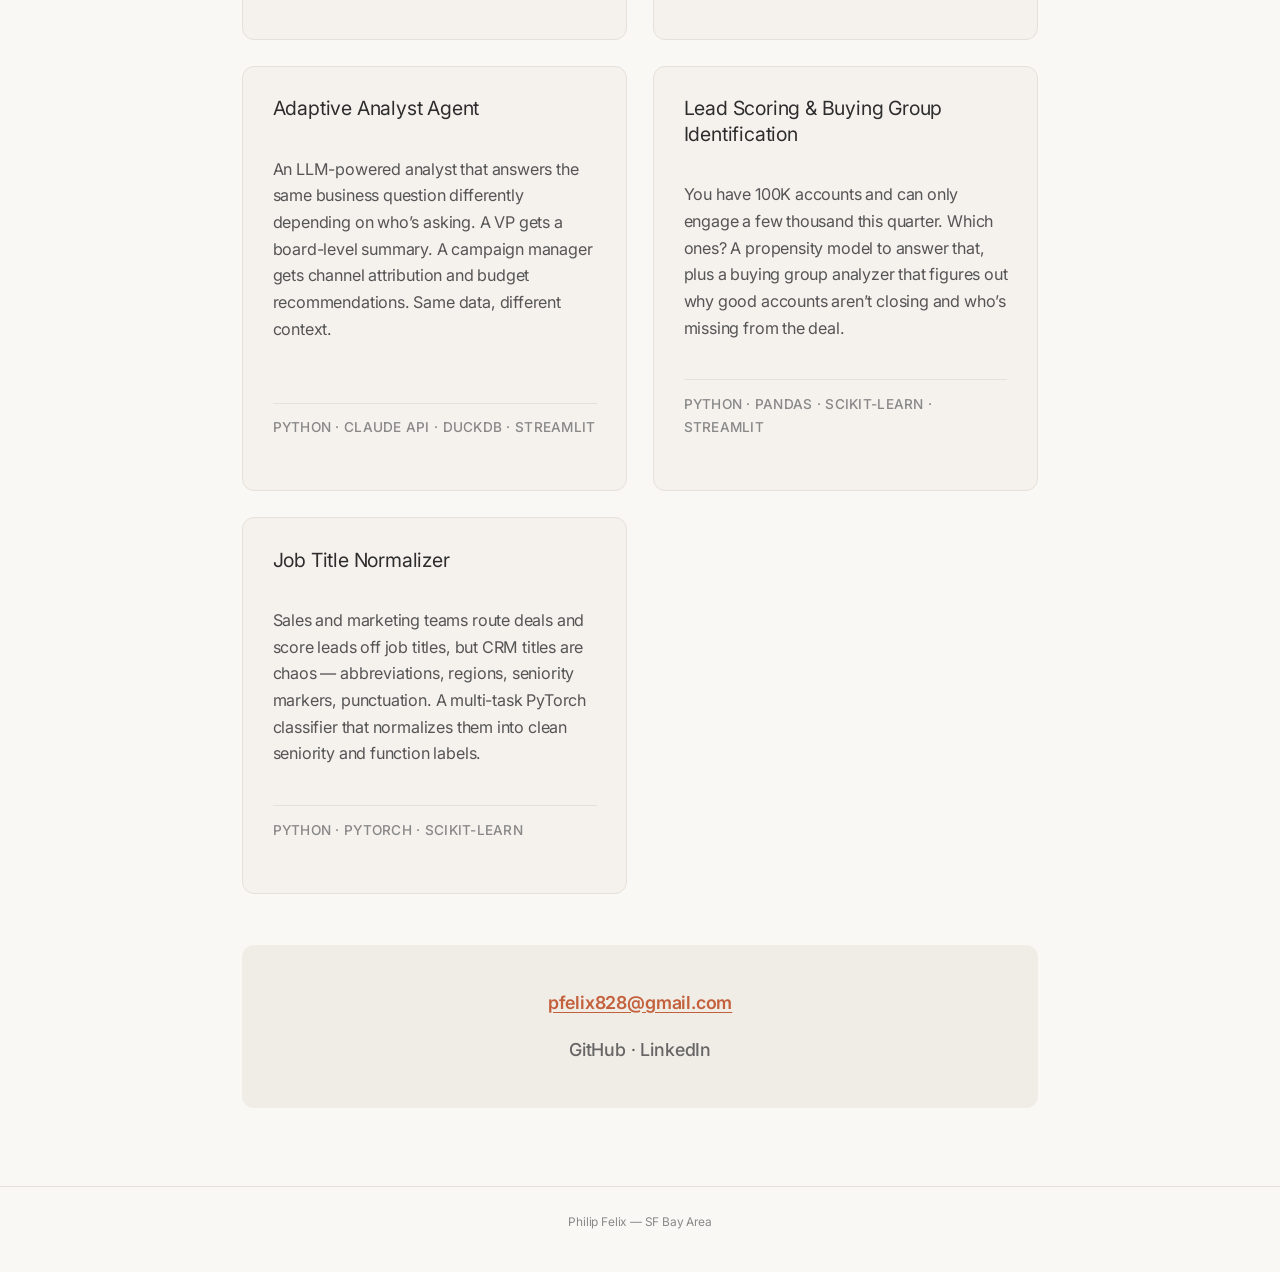
==== commit 181117e0: "Add Live App buttons for context-agent, lead-scoring, title-normalizer Co-Authored-By: Claude Fable " ====
--- a/docs/index.html
+++ b/docs/index.html
@@ -2,13 +2,16 @@
 <html xmlns="http://www.w3.org/1999/xhtml" lang="en" xml:lang="en"><head>
 
 <meta charset="utf-8">
-<meta name="generator" content="quarto-1.8.27">
+<meta name="generator" content="quarto-1.9.36">
 
 <meta name="viewport" content="width=device-width, initial-scale=1.0, user-scalable=yes">
 
 
 <title>Philip Felix — Senior Data Scientist – Philip Felix</title>
 <style>
+/* Default styles provided by pandoc.
+** See https://pandoc.org/MANUAL.html#variables-for-html for config info.
+*/
 code{white-space: pre-wrap;}
 span.smallcaps{font-variant: small-caps;}
 div.columns{display: flex; gap: min(4vw, 1.5em);}
@@ -32,15 +35,14 @@
 <meta name="quarto:offset" content="./">
 <script src="site_libs/quarto-html/quarto.js" type="module"></script>
 <script src="site_libs/quarto-html/tabsets/tabsets.js" type="module"></script>
-<script src="site_libs/quarto-html/axe/axe-check.js" type="module"></script>
 <script src="site_libs/quarto-html/popper.min.js"></script>
 <script src="site_libs/quarto-html/tippy.umd.min.js"></script>
 <script src="site_libs/quarto-html/anchor.min.js"></script>
 <link href="site_libs/quarto-html/tippy.css" rel="stylesheet">
-<link href="site_libs/quarto-html/quarto-syntax-highlighting-58e7cb164a30d0964bc3a4cf0cb5a652.css" rel="stylesheet" id="quarto-text-highlighting-styles">
+<link href="site_libs/quarto-html/quarto-syntax-highlighting-49c9dac6fae8e09f4ca8bec003b153f0.css" rel="stylesheet" id="quarto-text-highlighting-styles">
 <script src="site_libs/bootstrap/bootstrap.min.js"></script>
 <link href="site_libs/bootstrap/bootstrap-icons.css" rel="stylesheet">
-<link href="site_libs/bootstrap/bootstrap-36221db6bdd8cb193d5db6ea60e5de54.min.css" rel="stylesheet" append-hash="true" id="quarto-bootstrap" data-mode="light">
+<link href="site_libs/bootstrap/bootstrap-45949cc7dfcfc36a4d9ed3dc5205fb5a.min.css" rel="stylesheet" append-hash="true" id="quarto-bootstrap" data-mode="light">
 <script id="quarto-search-options" type="application/json">{
   "location": "navbar",
   "copy-button": false,
@@ -99,6 +101,10 @@
     </a>
     <ul class="dropdown-menu" aria-labelledby="nav-menu-projects">    
         <li>
+    <a class="dropdown-item" href="./projects/ai-search-scorecard.html">
+ <span class="dropdown-text">AI Search Visibility Scorecard</span></a>
+  </li>  
+        <li>
     <a class="dropdown-item" href="./projects/gtm-analytics-warehouse.html">
  <span class="dropdown-text">GTM Analytics Warehouse — dbt</span></a>
   </li>  
@@ -167,6 +173,17 @@
 <p>Projects</p>
 </div>
 <div class="project-grid">
+<div class="project-card">
+<div class="project-card-title">
+<p><a href="./projects/ai-search-scorecard.html">AI Search Visibility Scorecard</a></p>
+</div>
+<div class="project-card-description">
+<p>AI assistants now answer “what’s the best PDF editor?” directly, and there is no Search Console for that channel: no impressions, no ranks, and answers that change every run. A measurement framework for brand visibility in AI answer engines, built as a weekly scorecard: prompt-panel sampling with confidence intervals, share of voice against competitors, treated-vs-control experiments with an honestly reported null, and a proxy model connecting visibility to revenue. Simulated data, real methodology.</p>
+</div>
+<div class="project-card-stack">
+<p>Next.js · TypeScript · Recharts · Statistics · Vercel</p>
+</div>
+</div>
 <div class="project-card">
 <div class="project-card-title">
 <p><a href="./projects/gtm-analytics-warehouse.html">GTM Analytics Warehouse — dbt</a></p>
--- a/docs/site_libs/quarto-html/quarto-syntax-highlighting-49c9dac6fae8e09f4ca8bec003b153f0.css
+++ b/docs/site_libs/quarto-html/quarto-syntax-highlighting-49c9dac6fae8e09f4ca8bec003b153f0.css
@@ -0,0 +1,236 @@
+/* quarto syntax highlight colors */
+:root {
+  --quarto-hl-ot-color: #003B4F;
+  --quarto-hl-at-color: #657422;
+  --quarto-hl-ss-color: #20794D;
+  --quarto-hl-an-color: #5E5E5E;
+  --quarto-hl-fu-color: #4758AB;
+  --quarto-hl-st-color: #20794D;
+  --quarto-hl-cf-color: #003B4F;
+  --quarto-hl-op-color: #5E5E5E;
+  --quarto-hl-er-color: #AD0000;
+  --quarto-hl-bn-color: #AD0000;
+  --quarto-hl-al-color: #AD0000;
+  --quarto-hl-va-color: #111111;
+  --quarto-hl-bu-color: inherit;
+  --quarto-hl-ex-color: inherit;
+  --quarto-hl-pp-color: #AD0000;
+  --quarto-hl-in-color: #5E5E5E;
+  --quarto-hl-vs-color: #20794D;
+  --quarto-hl-wa-color: #5E5E5E;
+  --quarto-hl-do-color: #5E5E5E;
+  --quarto-hl-im-color: #00769E;
+  --quarto-hl-ch-color: #20794D;
+  --quarto-hl-dt-color: #AD0000;
+  --quarto-hl-fl-color: #AD0000;
+  --quarto-hl-co-color: #5E5E5E;
+  --quarto-hl-cv-color: #5E5E5E;
+  --quarto-hl-cn-color: #8f5902;
+  --quarto-hl-sc-color: #5E5E5E;
+  --quarto-hl-dv-color: #AD0000;
+  --quarto-hl-kw-color: #003B4F;
+}
+
+/* other quarto variables */
+:root {
+  --quarto-font-monospace: "JetBrains Mono", monospace;
+}
+
+/* syntax highlight based on Pandoc's rules */
+pre > code.sourceCode > span {
+  color: #003B4F;
+}
+
+code.sourceCode > span {
+  color: #003B4F;
+}
+
+div.sourceCode,
+div.sourceCode pre.sourceCode {
+  color: #003B4F;
+}
+
+/* Normal */
+code span {
+  color: #003B4F;
+}
+
+/* Alert */
+code span.al {
+  color: #AD0000;
+  font-style: inherit;
+}
+
+/* Annotation */
+code span.an {
+  color: #5E5E5E;
+  font-style: inherit;
+}
+
+/* Attribute */
+code span.at {
+  color: #657422;
+  font-style: inherit;
+}
+
+/* BaseN */
+code span.bn {
+  color: #AD0000;
+  font-style: inherit;
+}
+
+/* BuiltIn */
+code span.bu {
+  font-style: inherit;
+}
+
+/* ControlFlow */
+code span.cf {
+  color: #003B4F;
+  font-weight: bold;
+  font-style: inherit;
+}
+
+/* Char */
+code span.ch {
+  color: #20794D;
+  font-style: inherit;
+}
+
+/* Constant */
+code span.cn {
+  color: #8f5902;
+  font-style: inherit;
+}
+
+/* Comment */
+code span.co {
+  color: #5E5E5E;
+  font-style: inherit;
+}
+
+/* CommentVar */
+code span.cv {
+  color: #5E5E5E;
+  font-style: italic;
+}
+
+/* Documentation */
+code span.do {
+  color: #5E5E5E;
+  font-style: italic;
+}
+
+/* DataType */
+code span.dt {
+  color: #AD0000;
+  font-style: inherit;
+}
+
+/* DecVal */
+code span.dv {
+  color: #AD0000;
+  font-style: inherit;
+}
+
+/* Error */
+code span.er {
+  color: #AD0000;
+  font-style: inherit;
+}
+
+/* Extension */
+code span.ex {
+  font-style: inherit;
+}
+
+/* Float */
+code span.fl {
+  color: #AD0000;
+  font-style: inherit;
+}
+
+/* Function */
+code span.fu {
+  color: #4758AB;
+  font-style: inherit;
+}
+
+/* Import */
+code span.im {
+  color: #00769E;
+  font-style: inherit;
+}
+
+/* Information */
+code span.in {
+  color: #5E5E5E;
+  font-style: inherit;
+}
+
+/* Keyword */
+code span.kw {
+  color: #003B4F;
+  font-weight: bold;
+  font-style: inherit;
+}
+
+/* Operator */
+code span.op {
+  color: #5E5E5E;
+  font-style: inherit;
+}
+
+/* Other */
+code span.ot {
+  color: #003B4F;
+  font-style: inherit;
+}
+
+/* Preprocessor */
+code span.pp {
+  color: #AD0000;
+  font-style: inherit;
+}
+
+/* SpecialChar */
+code span.sc {
+  color: #5E5E5E;
+  font-style: inherit;
+}
+
+/* SpecialString */
+code span.ss {
+  color: #20794D;
+  font-style: inherit;
+}
+
+/* String */
+code span.st {
+  color: #20794D;
+  font-style: inherit;
+}
+
+/* Variable */
+code span.va {
+  color: #111111;
+  font-style: inherit;
+}
+
+/* VerbatimString */
+code span.vs {
+  color: #20794D;
+  font-style: inherit;
+}
+
+/* Warning */
+code span.wa {
+  color: #5E5E5E;
+  font-style: italic;
+}
+
+.prevent-inlining {
+  content: "</";
+}
+
+/*# sourceMappingURL=0bd9f834723003041f751c46d7bbd4ca.css.map */
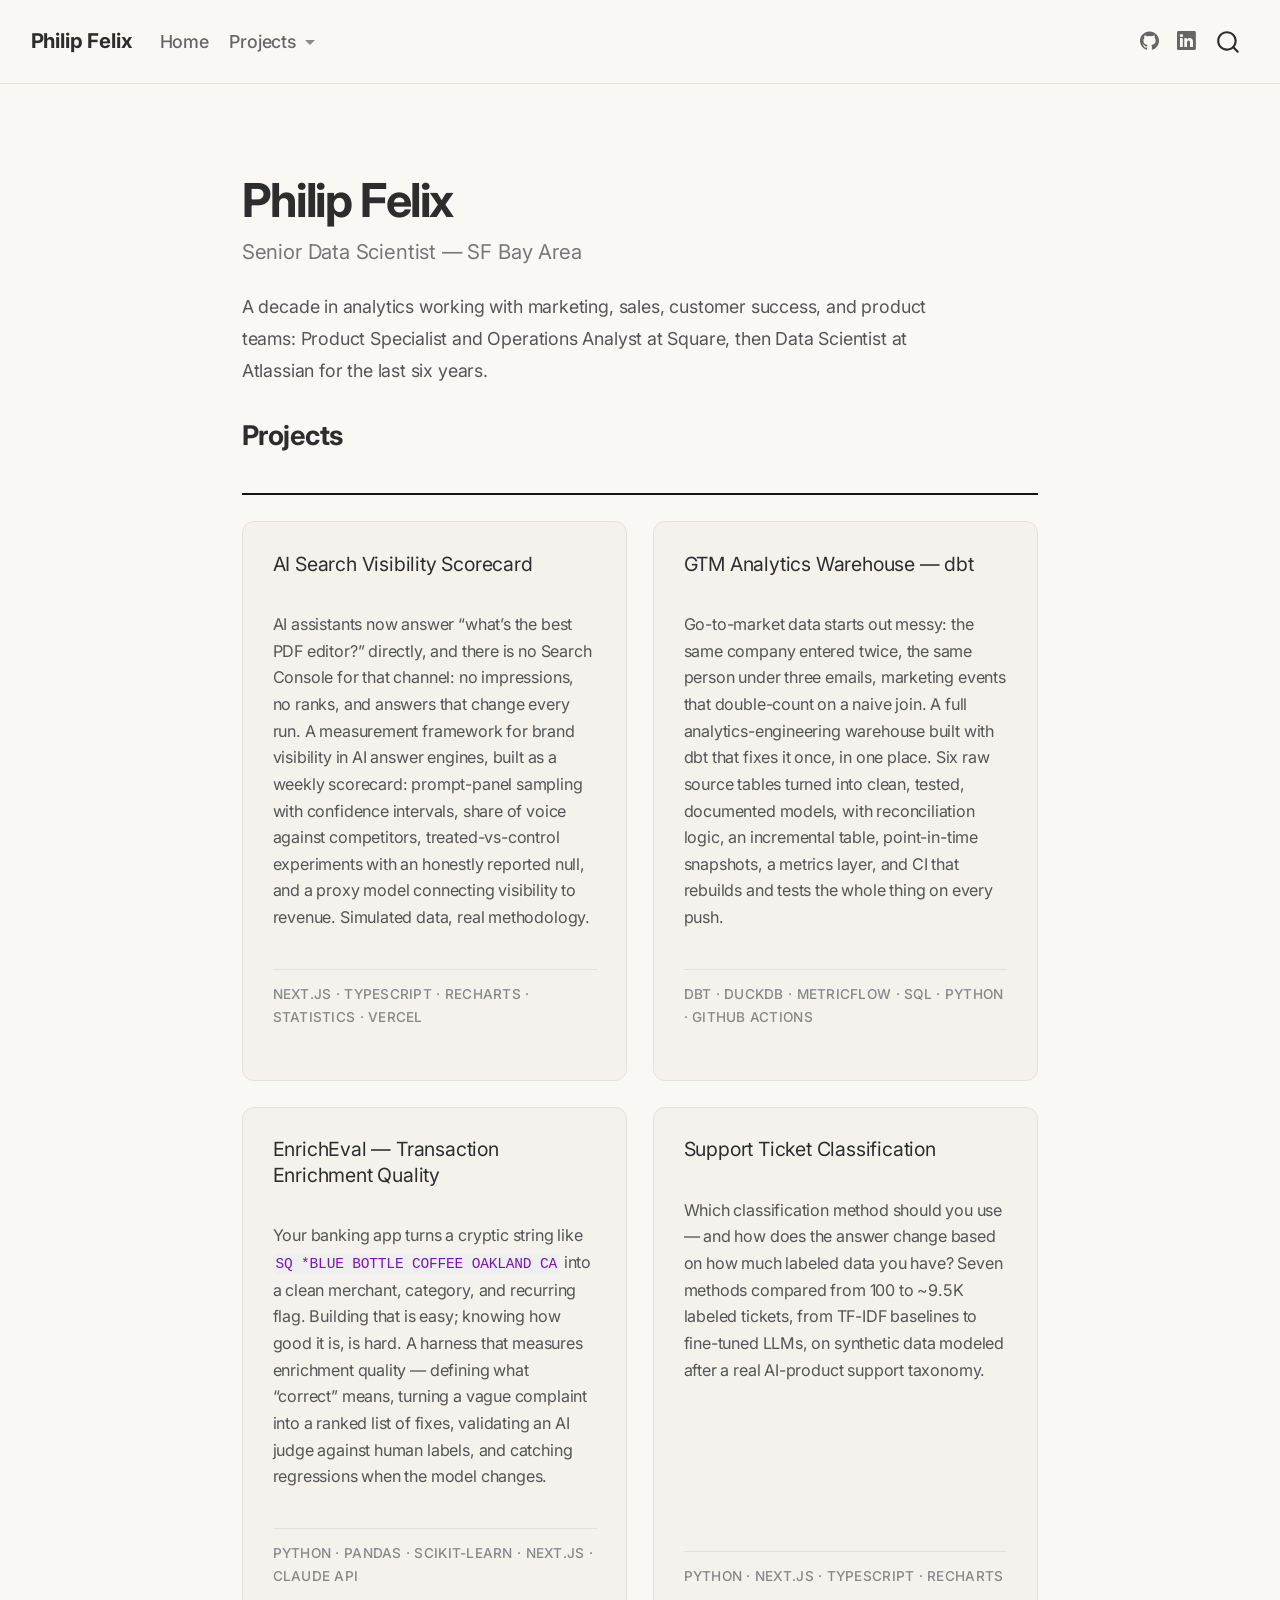
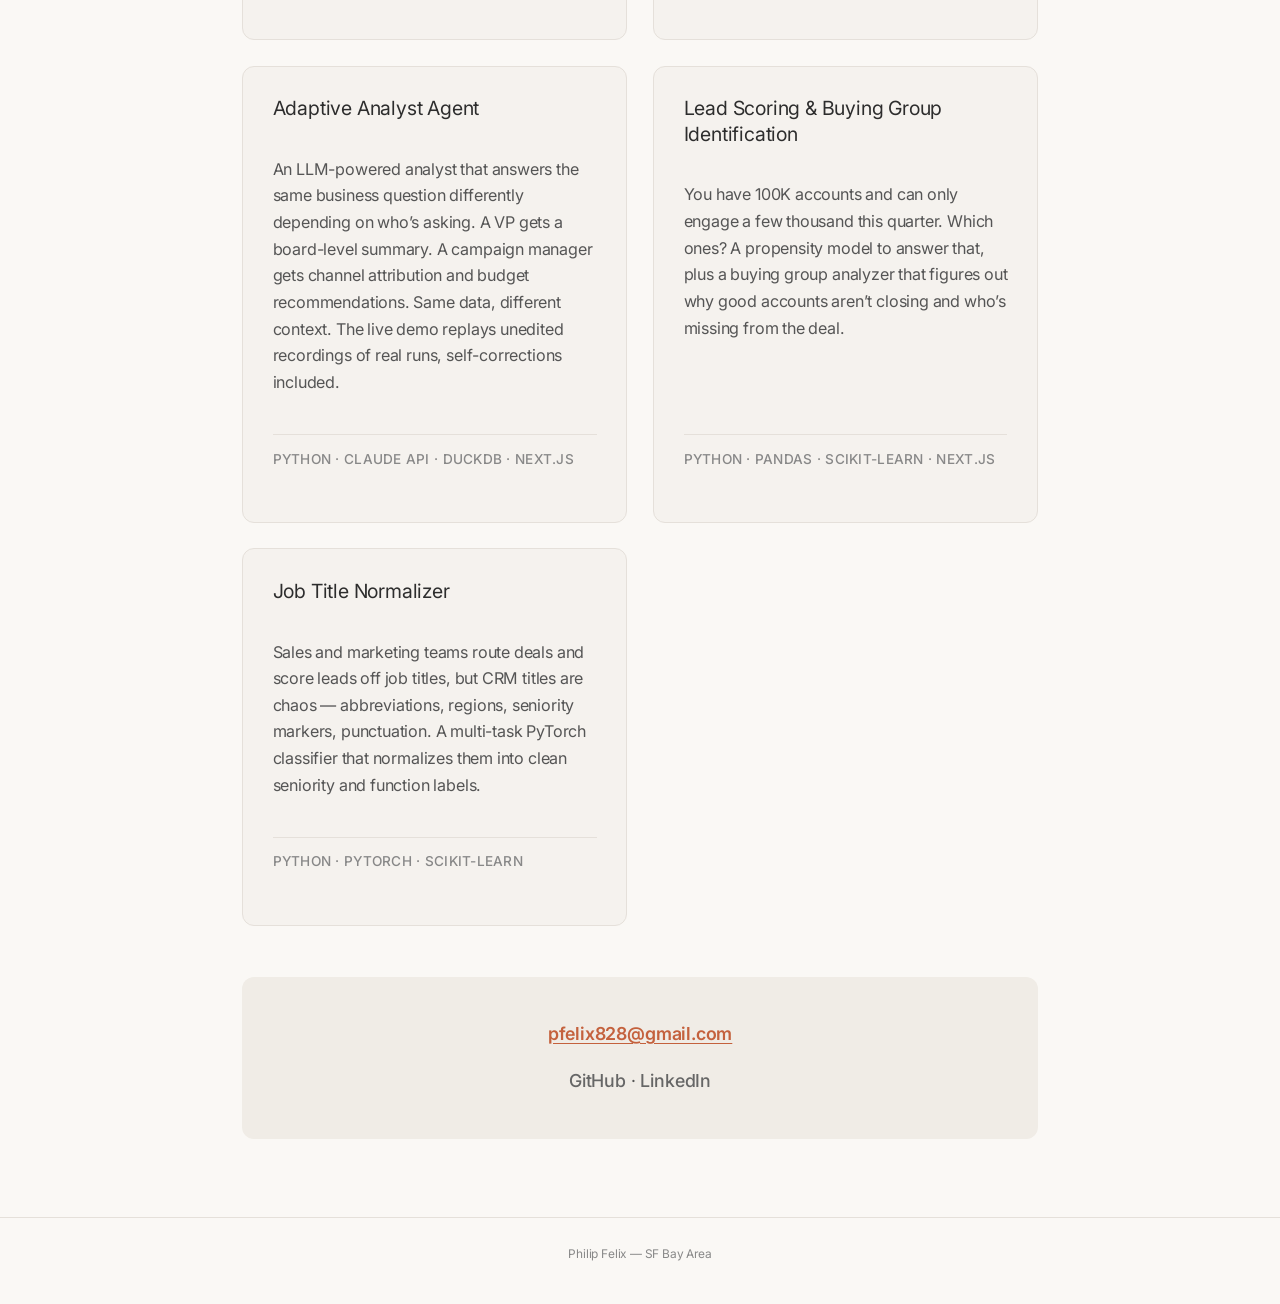
==== commit c2456891: "Refresh project pages and index for the rebuilt web apps Stacks and prose now describe the Next.js d" ====
--- a/docs/index.html
+++ b/docs/index.html
@@ -203,7 +203,7 @@
 <p>Your banking app turns a cryptic string like <code>SQ *BLUE BOTTLE COFFEE OAKLAND CA</code> into a clean merchant, category, and recurring flag. Building that is easy; knowing how good it is, is hard. A harness that measures enrichment quality — defining what “correct” means, turning a vague complaint into a ranked list of fixes, validating an AI judge against human labels, and catching regressions when the model changes.</p>
 </div>
 <div class="project-card-stack">
-<p>Python · pandas · scikit-learn · Streamlit · Claude API</p>
+<p>Python · pandas · scikit-learn · Next.js · Claude API</p>
 </div>
 </div>
 <div class="project-card">
@@ -222,10 +222,10 @@
 <p><a href="./projects/context-agent.html">Adaptive Analyst Agent</a></p>
 </div>
 <div class="project-card-description">
-<p>An LLM-powered analyst that answers the same business question differently depending on who’s asking. A VP gets a board-level summary. A campaign manager gets channel attribution and budget recommendations. Same data, different context.</p>
+<p>An LLM-powered analyst that answers the same business question differently depending on who’s asking. A VP gets a board-level summary. A campaign manager gets channel attribution and budget recommendations. Same data, different context. The live demo replays unedited recordings of real runs, self-corrections included.</p>
 </div>
 <div class="project-card-stack">
-<p>Python · Claude API · DuckDB · Streamlit</p>
+<p>Python · Claude API · DuckDB · Next.js</p>
 </div>
 </div>
 <div class="project-card">
@@ -236,7 +236,7 @@
 <p>You have 100K accounts and can only engage a few thousand this quarter. Which ones? A propensity model to answer that, plus a buying group analyzer that figures out why good accounts aren’t closing and who’s missing from the deal.</p>
 </div>
 <div class="project-card-stack">
-<p>Python · Pandas · scikit-learn · Streamlit</p>
+<p>Python · Pandas · scikit-learn · Next.js</p>
 </div>
 </div>
 <div class="project-card">
